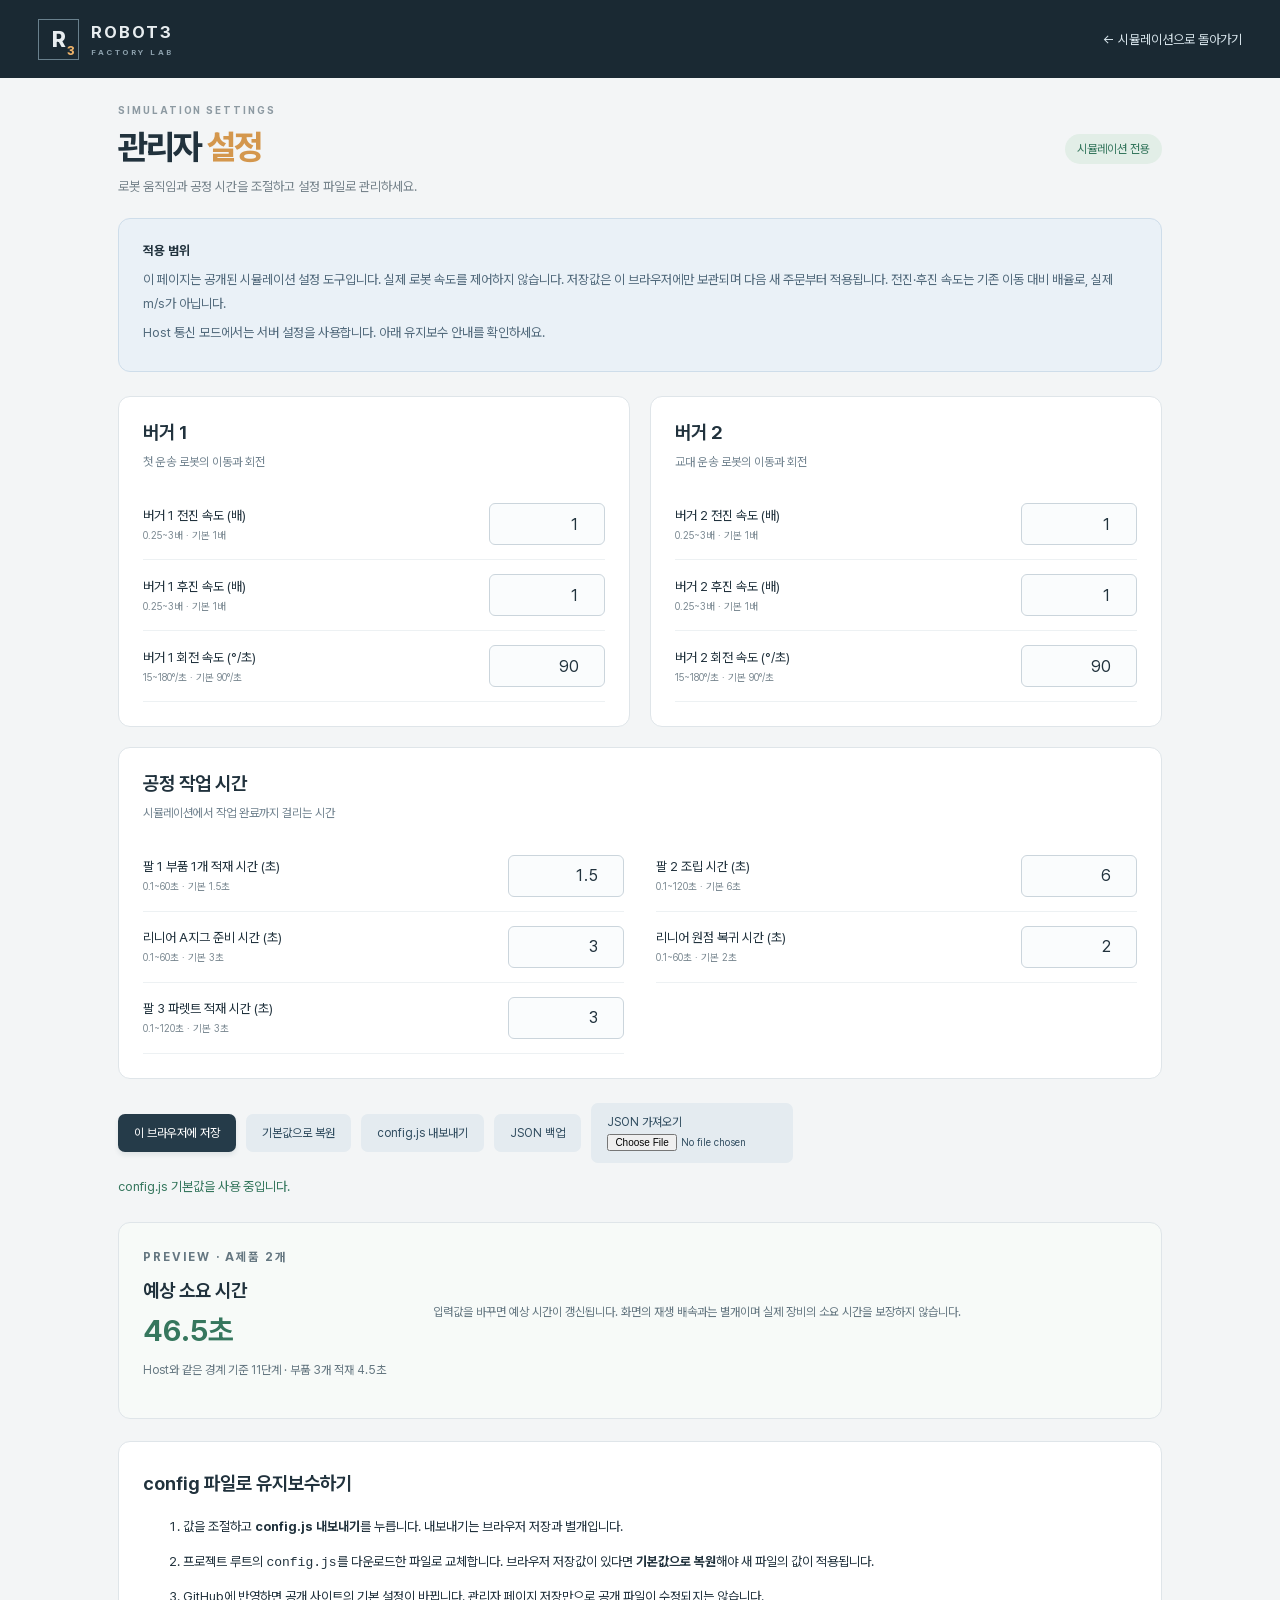
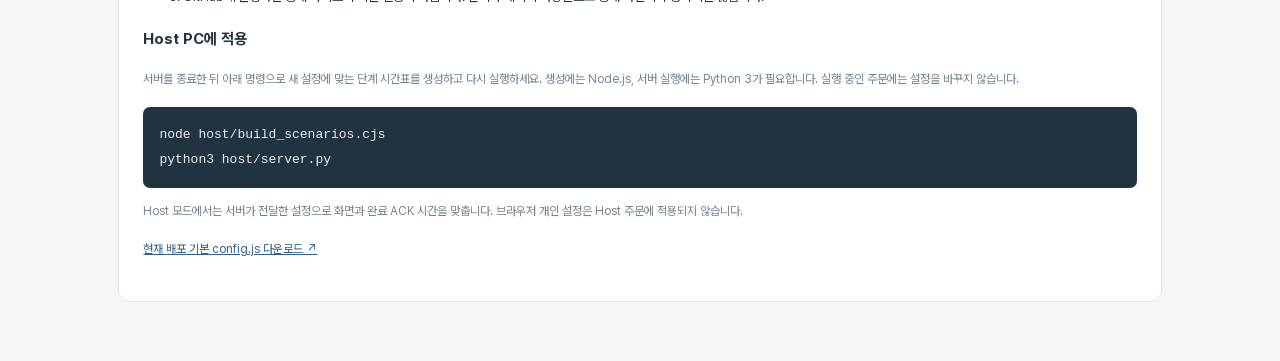
==== admin.html @ 04f4cc34 "Add simulation admin page and configurable robot and process timings" ====
<!doctype html>
<html lang="ko">
<head><meta charset="utf-8"><meta name="viewport" content="width=device-width,initial-scale=1"><title>Robot3 · 관리자 설정</title><link rel="stylesheet" href="styles.css?v=20260929-admin"><link rel="stylesheet" href="admin.css?v=20260929-admin"></head>
<body>
<header class="topbar"><a class="brand" href="./"><span class="brand-icon">R<span>3</span></span><strong>ROBOT3<span>FACTORY LAB</span></strong></a><a class="back-link" href="./">← 시뮬레이션으로 돌아가기</a></header>
<main class="admin-main">
<div class="heading"><div><p class="eyebrow">SIMULATION SETTINGS</p><h1>관리자 <span>설정</span></h1><p class="subtitle">로봇 움직임과 공정 시간을 조절하고 설정 파일로 관리하세요.</p></div><span class="admin-badge">시뮬레이션 전용</span></div>
<div class="admin-notice"><strong>적용 범위</strong><p>이 페이지는 공개된 시뮬레이션 설정 도구입니다. 실제 로봇 속도를 제어하지 않습니다. 저장값은 이 브라우저에만 보관되며 다음 새 주문부터 적용됩니다. 전진·후진 속도는 기존 이동 대비 배율로, 실제 m/s가 아닙니다.</p><p id="host-config-note">Host 통신 모드에서는 서버 설정을 사용합니다. 아래 유지보수 안내를 확인하세요.</p></div>
<form id="settings-form">
<div class="admin-grid"><section class="admin-card"><h2>버거 1</h2><p>첫 운송 로봇의 이동과 회전</p><div id="burger1-fields"></div></section><section class="admin-card"><h2>버거 2</h2><p>교대 운송 로봇의 이동과 회전</p><div id="burger2-fields"></div></section><section class="admin-card process-settings"><h2>공정 작업 시간</h2><p>시뮬레이션에서 작업 완료까지 걸리는 시간</p><div id="process-fields"></div></section></div>
<div class="admin-toolbar"><button type="submit" class="primary">이 브라우저에 저장</button><button type="button" id="reset-settings">기본값으로 복원</button><button type="button" id="export-config">config.js 내보내기</button><button type="button" id="export-json">JSON 백업</button><label class="import-button">JSON 가져오기<input id="import-config" type="file" accept=".json,application/json"></label></div>
<p id="settings-status" role="status" aria-live="polite"></p>
</form>
<section class="admin-card preview"><div><p class="eyebrow">PREVIEW · A제품 2개</p><h2>예상 소요 시간 <span id="preview-time">—</span></h2><p id="preview-stages"></p></div><p>입력값을 바꾸면 예상 시간이 갱신됩니다. 화면의 재생 배속과는 별개이며 실제 장비의 소요 시간을 보장하지 않습니다.</p></section>
<section class="admin-card maintenance"><h2>config 파일로 유지보수하기</h2><ol><li>값을 조절하고 <strong>config.js 내보내기</strong>를 누릅니다. 내보내기는 브라우저 저장과 별개입니다.</li><li>프로젝트 루트의 <code>config.js</code>를 다운로드한 파일로 교체합니다. 브라우저 저장값이 있다면 <strong>기본값으로 복원</strong>해야 새 파일의 값이 적용됩니다.</li><li>GitHub에 반영하면 공개 사이트의 기본 설정이 바뀝니다. 관리자 페이지 저장만으로 공개 파일이 수정되지는 않습니다.</li></ol><h3>Host PC에 적용</h3><p>서버를 종료한 뒤 아래 명령으로 새 설정에 맞는 단계 시간표를 생성하고 다시 실행하세요. 생성에는 Node.js, 서버 실행에는 Python 3가 필요합니다. 실행 중인 주문에는 설정을 바꾸지 않습니다.</p><pre><code>node host/build_scenarios.cjs
python3 host/server.py</code></pre><p>Host 모드에서는 서버가 전달한 설정으로 화면과 완료 ACK 시간을 맞춥니다. 브라우저 개인 설정은 Host 주문에 적용되지 않습니다.</p><p><a href="config.js" download>현재 배포 기본 config.js 다운로드 ↗</a></p></section>
</main>
<script src="config.js?v=20260929-admin"></script><script src="settings.js?v=20260929-admin"></script><script src="engine.js?v=20260929-admin"></script><script src="admin.js?v=20260929-admin"></script>
</body></html>
---- styles.css ----
@font-face{font-family:Pretendard;src:url('assets/PretendardVariable.woff2') format('woff2');font-weight:100 900;font-display:swap}
:root{--ink:#21323d;--muted:#7b8992;--line:#dfe5e9;--blue:#3979c6;--orange:#d79239;--green:#418b72;--paper:#fff;--bg:#f3f5f6;font-family:Inter,Pretendard,'Noto Sans KR',-apple-system,BlinkMacSystemFont,'Segoe UI',sans-serif;color:var(--ink);font-synthesis:none}*{box-sizing:border-box}body{margin:0;background:var(--bg)}button,input,select{font:inherit}button,a,input,select{-webkit-tap-highlight-color:transparent}button{cursor:pointer}button:disabled{opacity:.42;cursor:not-allowed}button:focus-visible,a:focus-visible,input:focus-visible,select:focus-visible,.station:focus-visible{outline:3px solid #70a8e6;outline-offset:3px}button{border:0}a{color:inherit;text-decoration:none}[hidden]{display:none!important}.topbar{height:78px;background:#1a2933;color:#e8edf0;display:flex;align-items:center;padding:0 4%;gap:70px}.brand{display:flex;align-items:center;gap:12px}.brand-icon{border:1px solid #69808d;font-weight:800;font-size:22px;width:41px;height:41px;display:grid;place-content:center;position:relative}.brand-icon span{font-size:12px;color:#edb26a;position:absolute;right:3px;bottom:1px}.brand strong{font-size:17px;letter-spacing:2px}.brand strong>span{display:block;font-size:8px;letter-spacing:2.5px;color:#8b9fab;margin-top:5px}.topbar nav{display:flex;align-self:stretch;gap:25px}.nav{background:transparent;color:#a2b1ba;font-size:13px;padding:0 7px;border-bottom:3px solid transparent}.nav.active{color:#fff;border-color:#eab371}.nav span{font-size:10px;background:#33434e;border-radius:4px;padding:3px 5px;margin-left:5px}.demo-badge{margin-left:auto;font-size:11px;color:#bbcad3;display:flex;gap:8px;align-items:center}.demo-badge i{width:6px;height:6px;background:#93b4a3;border-radius:50%}main{max-width:1500px;margin:auto;padding:34px 4% 0}.heading{display:flex;justify-content:space-between;align-items:center;margin-bottom:26px}.eyebrow{font-size:10px;font-weight:700;letter-spacing:1.9px;color:#8d9aa2;margin:0 0 11px}h1{font-size:34px;letter-spacing:-1.6px;margin:0;font-weight:750}h1>span{color:#d4974d}.subtitle{font-size:13px;color:#77848c;margin:12px 0 0}.goal{border-left:1px solid #d8dfe3;padding-left:28px;min-width:174px}.goal>span{font-size:10px;color:#7a878e}.goal strong{display:block;font-size:25px;letter-spacing:-.5px;margin-top:5px}.goal small{font-size:10px;color:#89949b;margin-left:6px;font-weight:400}.goal p{font-size:10px;margin:6px 0 0;color:#8a969d}.order-bar{display:flex;justify-content:space-between;align-items:center;padding:19px 23px;background:white;border:1px solid var(--line);border-radius:12px}.order-bar form{display:flex;gap:20px;align-items:center}.host-label{display:flex;gap:12px;align-items:center;margin-right:12px}.host-icon{background:#edf1f4;border-radius:8px;width:38px;height:38px;display:grid;place-content:center;font-size:22px;color:#647984}.host-label strong{font-size:12px;display:block}.host-label small{font-size:10px;color:var(--muted);display:block;margin-top:5px}.order-bar label{font-size:9px;color:#89959d;display:block;letter-spacing:.3px}.order-bar select{display:block;margin-top:6px;border:1px solid var(--line);background:#fbfcfc;height:35px;border-radius:6px;padding:0 10px;color:var(--ink);font-size:11px;max-width:190px}.quantity{margin-top:6px;display:flex;border:1px solid var(--line);border-radius:6px;height:35px;overflow:hidden}.quantity button{background:#fbfcfc;width:28px;color:#74868e;font-size:17px}.quantity input{width:42px;text-align:center;border:0;font-weight:700;color:var(--ink);font-size:13px;appearance:textfield;-moz-appearance:textfield}.quantity input::-webkit-inner-spin-button{appearance:none}.primary{background:#253b49;color:#fff;font-size:12px;border-radius:7px;height:41px;align-self:flex-end;padding:0 22px;box-shadow:0 3px 5px #243b4918}.primary span{font-size:9px;margin-right:8px}.primary:hover{background:#365767}.order-status{padding-left:20px;border-left:1px solid #e8edf0;min-width:162px;position:relative}.order-status>span{display:inline-block;width:6px;height:6px;border-radius:50%;background:#a8b3ba;margin-right:5px}.order-status strong{font-size:11px}.order-status small{font-size:9px;color:#8e9ba3;display:block;margin-top:7px}.order-status.running>span{background:#458a72;box-shadow:0 0 0 3px #e6f3ed}.order-status.complete>span{background:#3979c6}#form-error{font-size:12px;color:#b84d3e;margin:7px 0;min-height:0}#form-error:empty{display:none}.metrics{display:grid;grid-template-columns:repeat(4,1fr);gap:14px;margin:18px 0}.metrics article{background:#fff;border:1px solid var(--line);border-radius:10px;padding:17px 21px}.metric-label{font-size:10px;color:#839198;display:flex;gap:6px;align-items:center}.metrics article>div:not(.small-progress){display:flex;align-items:baseline;gap:7px;margin-top:9px}.metrics strong{font-size:32px;font-weight:650;letter-spacing:-1px;font-variant-numeric:tabular-nums;line-height:1.15}.metrics article>div>span{font-size:11px;color:#98a3aa}.metrics small{font-size:9px;color:#9aa4aa;display:block;margin-top:9px}.metric-label i,.legend i{width:6px;height:6px;border-radius:50%;display:inline-block}.blue{background:var(--blue)}.orange{background:var(--orange)}.green{background:var(--green)}.done-card{background:#f5faf7!important;border-color:#d6e4dd!important}.done-card strong{color:#36775e}.metrics #completion-percent{margin-left:auto;color:#568c72;font-size:12px;font-weight:600}.small-progress{height:3px;background:#e0ebe4;margin-top:17px;border-radius:5px;overflow:hidden}.small-progress i{display:block;width:0%;height:100%;background:#568c72;transition:width .3s}.workspace{display:grid;grid-template-columns:minmax(0,1fr) 280px;gap:17px}.map-panel,.scene-panel,.event-panel{background:#fff;border:1px solid var(--line);border-radius:12px;overflow:hidden}.panel-heading{height:61px;padding:0 21px;display:flex;align-items:center;justify-content:space-between;gap:10px}.panel-heading>div{display:flex;align-items:center;gap:10px}.section-number{font-size:10px;color:#a7b2b9;letter-spacing:1px}h2{font-size:13px;margin:0;font-weight:650}.legend{font-size:9px;color:#798a95;gap:14px!important}.legend>span{display:flex;align-items:center;gap:5px}.map-scale{background:#f0f3f5;border-radius:4px;padding:4px 6px;font-size:8px}.map-wrapper{border-top:1px solid #edf0f2;border-bottom:1px solid #edf0f2;background:#f8fafb}#factory-map{display:block;width:100%}.road-border{fill:none;stroke:#dce4e8;stroke-width:29;stroke-linecap:round;stroke-linejoin:round}.road{fill:none;stroke:#ecf0f3;stroke-width:25;stroke-linecap:round;stroke-linejoin:round}.road-dash{fill:none;stroke:#bccbd3;stroke-width:1.5;stroke-dasharray:6 8}.zone-title{font-size:14px;font-weight:700;fill:#334b59}.zone-title.small{font-size:12px}.zone-sub{font-size:8px;letter-spacing:.5px;fill:#899ba6}.dock-label{font-size:8px;fill:#9aa8b1}.robot-label{font-size:11px;font-weight:700;paint-order:stroke;stroke:#f8fafb;stroke-width:4px}.route-label{font-size:10px;fill:#a0afb8;letter-spacing:1px}.map-note{font-size:9px;fill:#9caab2}.station{cursor:pointer}.station:hover>rect:first-child{stroke:#8caabd;stroke-width:2}.active-arm use{filter:drop-shadow(0 0 5px #6da695)}.transport-controls{display:flex;align-items:center;gap:17px;padding:14px 17px;background:#fff}.play-buttons{display:flex;gap:4px;align-items:center}.icon-button{width:27px;height:30px;background:transparent;color:#697f8d;font-size:12px}.play-button{background:#263f4e;color:white;width:34px;height:32px;border-radius:6px;font-size:11px}.text-button{font-size:10px;color:#7d8d96;background:transparent;white-space:nowrap;padding:6px}.scrubber{display:flex;align-items:center;gap:9px;flex:1;font-size:9px;color:#8797a1;font-variant-numeric:tabular-nums}.scrubber input{min-width:20px;width:100%;accent-color:#536f80;height:3px}.speed-label{font-size:9px;color:#96a2a9;white-space:nowrap}.speed-label select{border:0;background:#f3f5f7;font-size:10px;padding:4px;border-radius:4px;color:#5b7180}.scene-panel{display:flex;flex-direction:column}.follow{border:1px solid #e3e8eb;color:#8797a1;background:white;border-radius:5px;padding:4px 8px;font-size:9px}.follow.active{background:#edf4f7;color:#4f7387;border-color:#d8e6ed}.scene-photo{margin:0 15px;padding:0;border-radius:8px;overflow:hidden;position:relative;display:block;height:190px;flex-shrink:0;background:#e6e9eb}.scene-photo img{height:100%;width:100%;object-fit:cover;object-position:center}.scene-photo:after{content:'';position:absolute;inset:50% 0 0;background:linear-gradient(transparent,#101d2977)}.scene-photo>span{position:absolute;bottom:11px;left:13px;right:13px;color:#fff;z-index:1;font-size:9px;display:flex;justify-content:space-between}.scene-photo b{font-size:16px}.scene-copy{padding:18px 20px 13px;min-height:125px}.scene-copy .eyebrow{font-size:8px;color:#b18b5d;margin-bottom:8px}.scene-copy h3{font-size:15px;letter-spacing:-.5px;margin:0 0 9px}.scene-copy>p:last-child{font-size:10px;line-height:1.8;color:#839099;margin:0}.gate-box{margin:auto 15px 15px;background:#f5f7f8;border-radius:7px;padding:12px 13px}.gate-box>span{font-size:9px;font-weight:700;color:#768995}.gate-box ul{list-style:none;margin:8px 0 0;padding:0;display:grid;gap:6px}.gate-box li{font-size:9px;color:#8d9aa2;display:flex;gap:6px;align-items:center}.gate-box li:before{content:'○';color:#a4b0b7}.gate-box li.passed{color:#4d7f69}.gate-box li.passed:before{content:'✓';color:#4b8b6d}.devices{display:grid;grid-template-columns:1.35fr 1.35fr 1fr 1fr 1fr;gap:10px;margin:16px 0}.device{display:flex;align-items:center;gap:9px;flex-wrap:wrap;background:white;border:1px solid var(--line);border-radius:9px;padding:14px}.device-icon{color:#71969a;font-size:24px;line-height:1}.blue-text{color:var(--blue)}.orange-text{color:var(--orange)}.device strong{font-size:10px;display:block}.device small{font-size:8px;color:#9ca7ae;display:block;margin-top:4px}.device-status{font-size:9px;color:#96a1a8;display:block;width:100%;padding-left:2px}.device.working{border-color:#adcbc0;background:#fbfefc}.device.working .device-status{color:#56836e}.part-dots{margin-left:auto;display:flex;gap:3px}.part-dots i{width:6px;height:6px;border-radius:2px;background:#e6ebef}.part-dots i.filled{background:#87a8c6}.event-panel .panel-heading{height:52px;border-bottom:1px solid #edf1f3}#event-count{font-size:9px;color:#a0adb5;background:#f3f6f8;padding:3px 6px;border-radius:4px}#event-log{max-height:174px;overflow:auto}.event-row{display:flex;align-items:center;padding:10px 22px;border-bottom:1px solid #f0f3f5;font-size:10px;gap:15px}.event-row time{font-size:9px;color:#9eabb3;width:35px;font-variant-numeric:tabular-nums}.event-row .event-dot{width:5px;height:5px;background:#a5b5be;border-radius:50%;flex:none}.event-row.counter .event-dot{background:#c9934d}.event-row.counter{background:#fffdf8}.event-row:first-child{font-weight:600}.event-row .tag{margin-left:auto;color:#9aa8b2;font-size:8px;white-space:nowrap}.empty-log{text-align:center;color:#a0acb4;font-size:11px;padding:32px}footer{display:flex;align-items:center;justify-content:space-between;gap:16px;padding:25px 0 30px;color:#9aa7af;font-size:9px}footer strong{font-size:9px;letter-spacing:1px;margin-right:8px;color:#6f848f}footer p{margin:0;line-height:1.7}footer a{white-space:nowrap;color:#7e929e}.gallery-heading{margin:25px 0}.gallery-heading h2{font-size:20px}.gallery-heading p{font-size:12px;color:#86959f}#gallery-grid{display:grid;grid-template-columns:repeat(4,1fr);gap:20px}.gallery-card{background:white;border:1px solid var(--line);padding:0;border-radius:12px;overflow:hidden;text-align:left}.gallery-card img{width:100%;height:210px;object-fit:cover;display:block}.gallery-card>div{padding:17px}.gallery-card h3{font-size:13px;margin:0 0 8px}.gallery-card p{font-size:10px;color:#8a99a2;line-height:1.7;margin:0}dialog{border:0;border-radius:14px;padding:0;max-width:min(90vw,1000px);max-height:92vh;box-shadow:0 30px 100px #0006;background:#fff}dialog::backdrop{background:#11232ccc;backdrop-filter:blur(4px)}dialog>img{display:block;max-height:72vh;width:100%;object-fit:contain;background:#13232c}dialog>div{padding:18px 25px}dialog h2{font-size:17px}dialog p{font-size:12px;color:#7a8a94;margin-bottom:0}#close-dialog{position:absolute;right:12px;top:12px;width:34px;height:34px;border-radius:50%;background:#162731c9;color:white;font-size:24px}@media(min-width:1450px){.scene-photo{height:225px}.scene-copy{padding-top:23px}.map-wrapper{min-height:460px;display:grid;place-items:center}}@media(max-width:1150px){.host-label{margin-right:0}.host-label small{display:none}.order-bar form{gap:14px}.order-status{min-width:130px}.workspace{grid-template-columns:minmax(0,1fr) 235px}.scene-photo{height:165px}.legend .map-scale{display:none}.transport-controls{gap:8px}.text-button{font-size:9px}.device{padding:12px 9px}.scene-copy{padding:13px 15px}.gate-box{padding:10px}.topbar{gap:40px}}@media(max-width:900px){main{padding:25px 20px 0}.topbar{padding:0 20px;gap:30px}.order-status{display:none}.order-bar form{width:100%;justify-content:space-between}.workspace{grid-template-columns:1fr}.scene-panel{display:grid;grid-template-columns:220px 1fr 1fr;padding-bottom:15px;gap:0 10px}.scene-panel>.panel-heading{grid-column:1/-1;height:45px}.scene-photo{height:160px;margin-right:0}.scene-copy{padding-top:12px}.gate-box{margin:0 15px 0 0;align-self:stretch;padding-top:20px}.devices{grid-template-columns:repeat(5,1fr)}.legend .map-scale{display:block}#gallery-grid{grid-template-columns:repeat(3,1fr)}footer{flex-wrap:wrap}}@media(max-width:620px){.topbar{height:64px;padding:0 15px;gap:20px}.brand strong{font-size:13px}.brand strong>span{font-size:6px}.brand-icon{width:31px;height:31px;font-size:18px}.topbar nav{gap:8px}.nav{font-size:10px;padding:0 3px}.demo-badge{display:none}main{padding:23px 13px 0}.heading{margin-bottom:21px}h1{font-size:25px}.eyebrow{font-size:8px;letter-spacing:1px}.subtitle{font-size:10px;max-width:240px;line-height:1.7}.goal{padding-left:12px;min-width:75px}.goal strong{font-size:22px}.goal small,.goal p{display:none}.order-bar{padding:15px}.order-bar form{flex-wrap:wrap;gap:12px}.host-label{width:100%;border-bottom:1px solid #eef1f3;padding-bottom:12px}.host-label small{display:block}.host-icon{width:30px;height:30px}.order-bar select{max-width:145px;font-size:10px}.primary{padding:0 13px;font-size:10px;height:35px}.metrics{gap:8px;margin:12px 0;grid-template-columns:repeat(2,1fr)}.metrics article{padding:14px 15px}.metrics strong{font-size:29px}.metrics small{font-size:8px}.panel-heading{padding:0 13px;height:49px}.legend{gap:8px!important;font-size:8px}.legend .map-scale{display:none}h2{font-size:12px}.transport-controls{flex-wrap:wrap;padding:10px;gap:10px}.play-buttons{order:1}.speed-label{margin-left:auto;order:2}.scrubber{order:3;flex-basis:100%;padding:4px}.scene-panel{grid-template-columns:140px 1fr;gap:0 3px}.scene-photo{height:155px;margin-left:12px}.scene-copy{padding:9px 12px}.scene-copy h3{font-size:14px}.scene-copy>p:last-child{font-size:10px}.gate-box{grid-column:1/-1;margin:12px 12px 0;padding:12px}.gate-box ul{display:flex;flex-wrap:wrap;gap:10px}.gate-box li{font-size:8px}.devices{grid-template-columns:repeat(6,1fr);gap:8px}.device{grid-column:span 2;padding:12px}.device:nth-child(-n+2){grid-column:span 3}.device-status{font-size:8px}.event-row{padding:10px 12px;gap:9px;font-size:9px}.event-row .tag{display:none}.event-panel .panel-heading{padding:0 12px}footer{font-size:8px;padding:20px 0}footer p{order:3;width:100%}#gallery-grid{grid-template-columns:repeat(2,1fr);gap:12px}.gallery-card img{height:160px}.gallery-card>div{padding:12px}.gallery-card h3{font-size:11px}.gallery-card p{font-size:9px}.gallery-heading h2{font-size:18px}dialog{max-width:94vw}dialog>div{padding:15px}}

/* Two-screen layout: large simulation canvas + interactive Host PC GUI. */
main{max-width:1840px;padding:26px 3% 0}.heading{margin-bottom:24px}.topbar{padding:0 3%}.simulation-layout{display:grid;grid-template-columns:minmax(0,1fr) 348px;gap:22px;align-items:start}.simulation-main{min-width:0}.simulation-main .map-wrapper{min-height:0}.simulation-main .map-panel{width:100%}.simulation-main .panel-heading{height:58px}.simulation-main #factory-map{width:100%;min-height:440px}.simulation-main .devices{margin:15px 0;grid-template-columns:1.2fr 1.2fr 1fr 1fr 1fr}.simulation-main .scene-panel{display:grid;grid-template-columns:180px minmax(0,1fr) 215px;gap:0 12px;padding:0 0 15px;margin-bottom:16px}.simulation-main .scene-panel .panel-heading{grid-column:1/-1;height:46px}.simulation-main .scene-photo{height:136px;margin:0 0 0 15px}.simulation-main .scene-copy{padding:10px 8px 0;min-height:0}.simulation-main .scene-copy h3{font-size:15px}.simulation-main .scene-copy>p:last-child{font-size:11px}.simulation-main .gate-box{margin:0 15px 0 0;padding:16px 12px;align-self:stretch}.simulation-main .gate-box li{font-size:10px;line-height:1.5}.host-console{position:sticky;top:20px;min-width:0;border:1px solid #cbd5dc;border-radius:14px;background:#f5f7f9;overflow:hidden;box-shadow:0 12px 40px #2437440b}.console-chrome{height:47px;background:#20333f;color:#d5e2e9;display:flex;justify-content:space-between;align-items:center;padding:0 18px}.console-chrome>div{display:flex;align-items:center;gap:8px}.console-chrome strong{font-size:11px;letter-spacing:1.4px}.console-chrome>div>span:last-child{font-size:7px;letter-spacing:1px;color:#849da9;margin-left:3px}.console-dot{height:6px;width:6px;background:#7ab59a;border-radius:50%;box-shadow:0 0 0 3px #ffffff0b}.window-icons{font-size:13px;letter-spacing:5px;color:#8ca4b1}.console-intro{padding:24px 22px 18px}.console-intro .eyebrow{font-size:8px;letter-spacing:1.8px;color:#8e9da8;margin-bottom:8px}.console-intro h2{font-size:22px;letter-spacing:-.6px}.console-intro>p:last-child{color:#8b99a3;font-size:11px;margin:9px 0 0}.host-console .order-bar{display:block;margin:0 15px;padding:17px;border-radius:9px;box-shadow:0 3px 5px #263a4803}.host-console .order-bar form{display:grid;grid-template-columns:1fr;gap:16px;width:100%}.host-console .host-label{width:100%;margin:0;padding:0 0 14px;border-bottom:1px solid #edf1f4;gap:10px}.host-console .host-label strong{font-size:12px}.host-console .host-label small{display:block;font-size:10px}.host-console .host-icon{height:34px;width:34px}.host-console .order-bar label{font-size:11px;color:#6f8290;font-weight:500}.host-console .order-bar select{max-width:none;width:100%;height:43px;font-size:12px;padding:0 12px;margin-top:8px;background:#f9fbfc}.host-console .quantity{height:44px;width:100%;margin-top:8px;background:#f9fbfc}.host-console .quantity button{width:45px;flex:none;font-size:21px}.host-console .quantity input{flex:1;min-width:0;font-size:20px;background:#fff}.host-console .primary{width:100%;height:45px;font-size:13px;align-self:auto;margin-top:2px}.host-console .order-status{display:block;margin:17px 0 0;padding:14px 0 0;border:0;border-top:1px solid #edf1f4;min-width:0}.host-console .order-status strong{font-size:11px}.host-console .order-status small{font-size:10px;line-height:1.5;margin-top:8px}.host-console #form-error{margin:10px 20px;font-size:11px}.host-console .metrics{grid-template-columns:repeat(2,minmax(0,1fr));gap:9px;margin:15px}.host-console .metrics article{padding:16px 12px;min-width:0;border-radius:9px}.host-console .metric-label{font-size:10px}.host-console .metrics strong{font-size:32px}.host-console .metrics small{font-size:9px;line-height:1.6;min-height:27px}.host-console .metrics #completion-percent{font-size:10px}.host-console .small-progress{margin-top:18px}.host-footnote{display:flex;gap:8px;margin:0 18px 18px;padding:0 3px;color:#96a4ad}.host-footnote-icon{font-size:18px;line-height:1.6}.host-footnote p{font-size:9px;line-height:1.8;margin:0}.console-footer{display:flex;justify-content:space-between;gap:10px;background:#eaf0f3;border-top:1px solid #dfe7ec;padding:11px 17px;color:#8c9eaa;font-size:7px;letter-spacing:.6px}.console-footer i{display:inline-block;width:4px;height:4px;border-radius:50%;background:#8eac9f;margin-right:4px}
@media(min-width:1700px){.simulation-layout{grid-template-columns:minmax(0,1fr) 380px;gap:26px}.host-console .metrics article{padding:18px 15px}.simulation-main #factory-map{min-height:590px}.simulation-main .scene-photo{height:150px}.simulation-main .scene-panel{grid-template-columns:220px 1fr 245px}}
@media(max-width:1150px){.simulation-layout{grid-template-columns:minmax(0,1fr) 310px;gap:15px}.host-console .order-bar{margin:0 12px;padding:15px}.host-console .metrics{margin:12px;gap:8px}.host-console .metrics article{padding:14px 10px}.host-console .metrics small{font-size:8px}.simulation-main .scene-panel{grid-template-columns:140px 1fr}.simulation-main .gate-box{grid-column:1/-1;margin:12px 15px 0;padding:12px}.simulation-main .gate-box ul{display:flex;flex-wrap:wrap;gap:9px}.simulation-main .gate-box li{font-size:9px}.simulation-main .scene-photo{height:125px}.simulation-main .devices{grid-template-columns:repeat(6,1fr);gap:8px}.simulation-main .device{grid-column:span 2;padding:12px}.simulation-main .device:nth-child(-n+2){grid-column:span 3}.simulation-main .transport-controls{flex-wrap:wrap}.simulation-main .scrubber{order:3;flex-basis:100%}.simulation-main .speed-label{margin-left:auto}.simulation-main .legend .map-scale{display:none}}
@media(max-width:850px){main{padding:22px 18px 0}.simulation-layout{grid-template-columns:1fr}.host-console{position:static;order:-1}.host-console .order-bar{margin:0 15px}.host-console .order-bar form{grid-template-columns:1.5fr 1fr 1fr;gap:14px;align-items:end}.host-console .host-label{grid-column:1/-1}.host-console .primary{margin-bottom:0;height:44px}.host-console .metrics{grid-template-columns:repeat(4,minmax(0,1fr));margin:15px}.host-console .metrics small{font-size:9px}.console-intro{padding:18px 22px}.host-console .order-status{display:flex;align-items:center;gap:5px}.host-console .order-status small{margin:0 0 0 auto}.simulation-main #factory-map{min-height:0}.simulation-main .devices{grid-template-columns:repeat(5,1fr)}.simulation-main .device,.simulation-main .device:nth-child(-n+2){grid-column:auto}.simulation-main .transport-controls{flex-wrap:nowrap}.simulation-main .scrubber{order:0;flex-basis:auto}.simulation-main .scene-panel{grid-template-columns:180px 1fr 210px}.simulation-main .gate-box{grid-column:auto;margin:0 15px 0 0}.simulation-main .gate-box ul{display:grid}.simulation-main .scene-photo{height:140px}}
@media(max-width:620px){main{padding:20px 13px 0}.host-console .order-bar form{grid-template-columns:1fr 1fr}.host-console .primary{grid-column:1/-1}.host-console .metrics{grid-template-columns:repeat(2,minmax(0,1fr))}.host-console .metrics article{padding:16px}.host-console .order-status{display:block}.host-console .order-status small{margin-top:7px}.host-console .quantity input{font-size:18px}.console-intro h2{font-size:20px}.simulation-main .devices{grid-template-columns:repeat(6,1fr)}.simulation-main .device{grid-column:span 2}.simulation-main .device:nth-child(-n+2){grid-column:span 3}.simulation-main .scene-panel{grid-template-columns:135px 1fr}.simulation-main .scene-copy{padding:8px}.simulation-main .scene-copy h3{font-size:13px}.simulation-main .scene-copy>p:last-child{font-size:10px}.simulation-main .gate-box{grid-column:1/-1;margin:12px 12px 0}.simulation-main .gate-box ul{display:flex}.simulation-main .scene-photo{height:135px;margin-left:12px}.simulation-main .transport-controls{flex-wrap:wrap}.simulation-main .scrubber{order:3;flex-basis:100%}.simulation-main .panel-heading{height:49px}.host-footnote{margin-bottom:15px}}

/* Portrait floor plan traced from the supplied route and workboard photos. */
.simulation-main #factory-map{width:100%;max-width:580px;min-height:0;height:auto;margin:0 auto;aspect-ratio:680/1060}
.map-wrapper{background:#e9eeed}
#factory-map .zone-title{font-size:19px}
#factory-map .zone-title.small{font-size:17px}
#factory-map .zone-sub,#factory-map .dock-label{font-size:14px;letter-spacing:0;fill:#667983}
#factory-map .route-label{font-size:17px;fill:#81939a}
#factory-map .robot-label{font-size:16px}
#factory-map .road-dash{stroke:#9cabb0;stroke-width:2;stroke-dasharray:5 12}
.simulation-main .scene-photo img{object-fit:contain}
@media(max-width:620px){.simulation-main .panel-heading{padding:0 12px}.simulation-main .legend{gap:8px!important}}

.dock-cue{pointer-events:none}.dock-legend{margin:0;padding:12px 16px 16px;font-size:13px;line-height:1.7;text-align:center;color:#526773}.dock-legend small{font-size:12px;color:#75858d}.black-line-key{display:inline-block;width:20px;height:5px;background:#111;vertical-align:middle}.robot-body{transform-box:view-box}

.host-test{margin:12px 22px;padding:16px;border:1px solid var(--line);border-radius:10px;background:#f6f9fb;font-size:12px}.host-test h3{margin:0 0 10px}.host-test p{line-height:1.6}.host-test button,.host-test a{display:inline-block;background:#e0eaf2;color:#254c70;padding:9px 12px;border-radius:6px}.host-test-actions{display:flex;flex-wrap:wrap;gap:6px;margin:12px 0}.host-test label{display:flex;align-items:center;gap:6px}.host-test small{display:block;color:#677783;line-height:1.6;margin-top:8px}.host-test code{display:block;margin:10px 0;overflow-wrap:anywhere}.host-test pre{white-space:pre-wrap;overflow-wrap:anywhere;max-height:190px;overflow:auto;font-size:11px;line-height:1.7}.host-test summary{cursor:pointer}.host-test input{accent-color:var(--blue)}

.map-stage-layout{display:grid;grid-template-columns:210px minmax(0,1fr);align-items:start;background:#f6f8f9;border-top:1px solid var(--line)}
.current-stage{padding:24px 18px;min-width:0;position:sticky;top:16px}.current-stage h3{font-size:16px;margin:0 0 20px}.current-stage .eyebrow{font-size:9px;color:#738591}.stage-status{display:inline-block;background:#e4edf5;color:#326089;font-size:11px;font-weight:700;border-radius:5px;padding:6px 9px;line-height:1.5}.stage-number{font-size:11px;color:#778996;margin:14px 0 8px;font-variant-numeric:tabular-nums}.current-stage h4{font-size:19px;line-height:1.5;letter-spacing:-.6px;margin:0 0 10px;word-break:keep-all}.current-stage #stage-detail{font-size:12px;line-height:1.8;color:#657781;word-break:keep-all;margin:0}.stage-work{border-top:1px solid #dce4e8;margin-top:22px;padding-top:16px}.stage-work>strong{font-size:11px;color:#516877}.stage-work ul{list-style:none;padding:0;margin:10px 0;display:grid;gap:9px}.stage-work li{font-size:12px;line-height:1.65;padding-left:10px;border-left:2px solid #acc4d7;word-break:keep-all}.stage-hint{font-size:10px;color:#82929b;line-height:1.7;margin:22px 0 0}.map-stage-layout>.map-wrapper{min-width:0;border-top:0;border-left:1px solid var(--line)}
@media(max-width:1100px) and (min-width:851px){.map-stage-layout{grid-template-columns:170px minmax(0,1fr)}.current-stage{padding:18px 12px}.current-stage h4{font-size:16px}}
@media(max-width:620px){.map-stage-layout{grid-template-columns:1fr}.current-stage{position:static;padding:18px}.current-stage h3{margin-bottom:12px}.stage-work{margin-top:14px;padding-top:12px}.stage-work ul{grid-template-columns:repeat(2,minmax(0,1fr))}.stage-hint{margin-top:12px}.map-stage-layout>.map-wrapper{border-left:0;border-top:1px solid var(--line)}}

/* Completion barriers shared by local and Host playback. */
.stage-conditions{border-top:1px solid #dce4e8;margin-top:20px;padding-top:16px}.stage-conditions>strong{font-size:12px}.stage-conditions ul{list-style:none;padding:0;display:grid;gap:12px}.stage-conditions li{display:flex;gap:8px;font-size:11px;line-height:1.6;word-break:keep-all}.condition-dot{flex:none;width:10px;height:10px;margin-top:4px;border-radius:50%;background:#d54848}.condition-done .condition-dot{background:#238357}.stage-conditions small{display:block;font-size:9px;color:#657781;overflow-wrap:anywhere}.stage-conditions p{font-size:10px;line-height:1.7;color:#657781}.host-console .step-order{background:#e6eef5;color:#244c70;border:1px solid #b8ccdd;margin-top:0}
---- admin.css ----
.admin-main{max-width:1120px;padding-bottom:60px}.back-link{margin-left:auto;font-size:13px;color:#d5e2e9}.admin-badge{padding:8px 12px;border-radius:20px;background:#e2eee7;color:#36775e;font-size:12px;white-space:nowrap}.admin-notice{padding:20px 24px;background:#eaf1f7;border:1px solid #ceddea;border-radius:12px;margin-bottom:24px;font-size:13px;line-height:1.8}.admin-notice p{margin:6px 0;color:#526a7c}.admin-grid{display:grid;grid-template-columns:1fr 1fr;gap:20px}.admin-card{background:#fff;border:1px solid var(--line);border-radius:12px;padding:24px}.admin-card h2{font-size:19px;margin:0 0 8px}.admin-card>p{font-size:12px;color:#748591;line-height:1.8;margin:0 0 16px}.process-settings{grid-column:1/-1}#process-fields{display:grid;grid-template-columns:1fr 1fr;column-gap:32px}.setting-field{display:grid;grid-template-columns:minmax(0,1fr) 116px;gap:8px;align-items:center;padding:14px 0;border-bottom:1px solid #edf1f3}.setting-field label{font-size:13px;line-height:1.6}.setting-field small{display:block;font-size:10px;color:#7b8992}.setting-field input{width:100%;min-width:0;height:42px;border:1px solid #cbd5dc;border-radius:6px;padding:8px 10px;text-align:right;background:#fafcfd;color:#21323d;font-variant-numeric:tabular-nums}.setting-field input:invalid{border-color:#c64b4b}.admin-toolbar{display:flex;align-items:center;flex-wrap:wrap;gap:10px;margin-top:24px}.admin-toolbar button,.import-button{font-size:12px;padding:12px 16px;border-radius:7px;background:#e4ebf0;color:#314d60;cursor:pointer}.admin-toolbar .primary{background:#253b49;color:white;align-self:auto;height:auto}.import-button input{display:block;font-size:10px;max-width:200px;margin-top:5px}#settings-status{font-size:13px;line-height:1.7;min-height:24px;color:#36775e}#settings-status.error{color:#b63b3b}.preview{margin:22px 0;display:flex;align-items:center;gap:30px;background:#f7faf8}.preview>div{min-width:260px}.preview h2 span{color:#36775e;display:block;font-size:30px;margin-top:10px}.preview p{font-size:12px;line-height:1.8;color:#657781}.maintenance{font-size:13px;line-height:1.9}.maintenance li{margin:10px 0}.maintenance pre{padding:16px;background:#20333f;color:#e8edf0;overflow:auto;border-radius:7px}.maintenance a{color:#326089;text-decoration:underline}@media(max-width:620px){.admin-grid,#process-fields{grid-template-columns:1fr}.process-settings{grid-column:auto}.admin-card{padding:18px}.preview{display:block}.preview>div{min-width:0}.admin-badge{display:none}.back-link{font-size:10px}.admin-notice{padding:16px}.setting-field{grid-template-columns:minmax(0,1fr) 95px}.admin-toolbar{align-items:stretch}.admin-toolbar button{flex:1 1 40%}.admin-main .subtitle{max-width:none}}
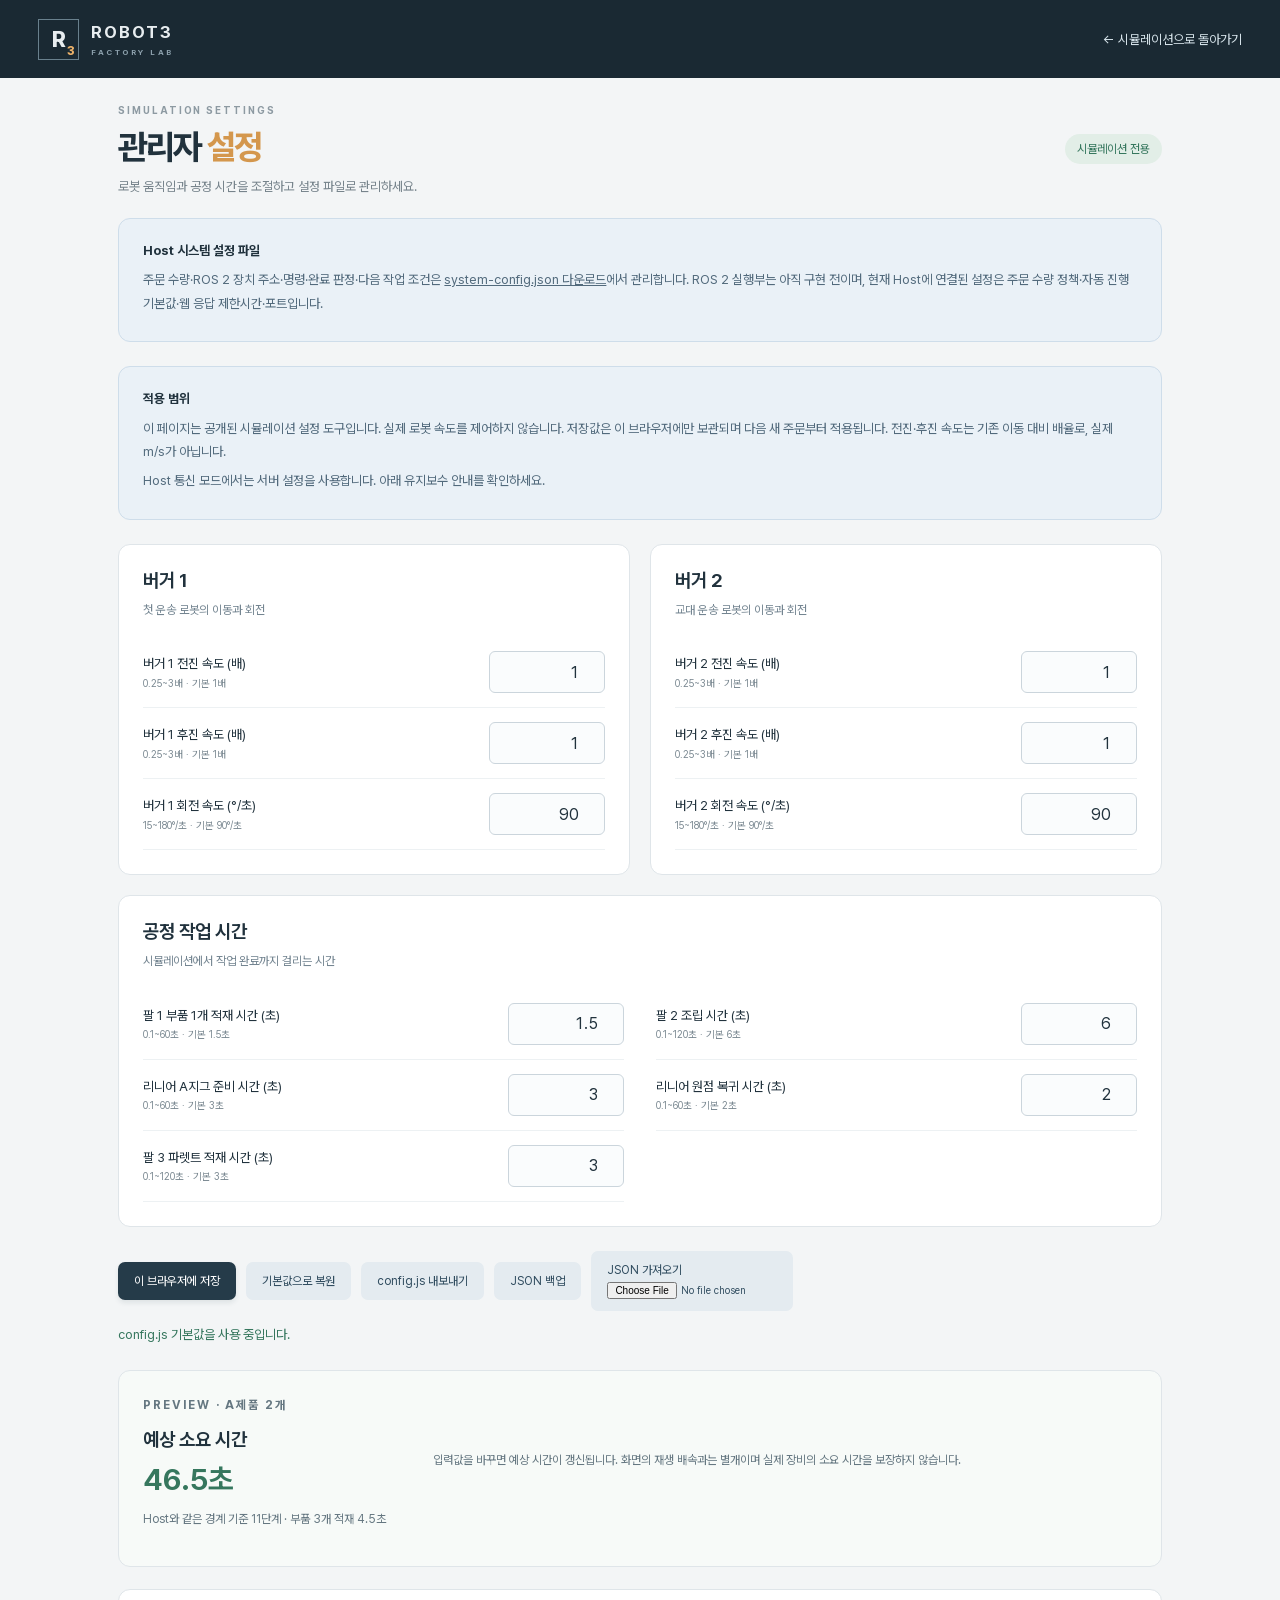
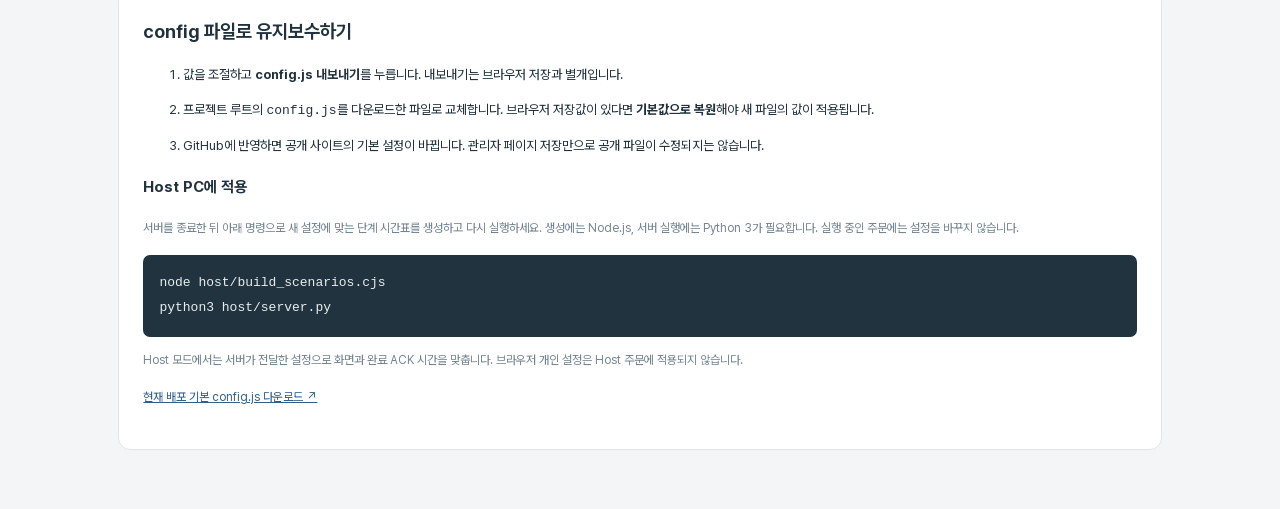
==== commit 687b576d: "Add Host system configuration for orders and ROS task contracts" ====
--- a/admin.html
+++ b/admin.html
@@ -5,6 +5,7 @@
 <header class="topbar"><a class="brand" href="./"><span class="brand-icon">R<span>3</span></span><strong>ROBOT3<span>FACTORY LAB</span></strong></a><a class="back-link" href="./">← 시뮬레이션으로 돌아가기</a></header>
 <main class="admin-main">
 <div class="heading"><div><p class="eyebrow">SIMULATION SETTINGS</p><h1>관리자 <span>설정</span></h1><p class="subtitle">로봇 움직임과 공정 시간을 조절하고 설정 파일로 관리하세요.</p></div><span class="admin-badge">시뮬레이션 전용</span></div>
+<div class="admin-notice"><strong>Host 시스템 설정 파일</strong><p>주문 수량·ROS 2 장치 주소·명령·완료 판정·다음 작업 조건은 <a href="system-config.json" download style="text-decoration:underline">system-config.json 다운로드</a>에서 관리합니다. ROS 2 실행부는 아직 구현 전이며, 현재 Host에 연결된 설정은 주문 수량 정책·자동 진행 기본값·웹 응답 제한시간·포트입니다.</p></div>
 <div class="admin-notice"><strong>적용 범위</strong><p>이 페이지는 공개된 시뮬레이션 설정 도구입니다. 실제 로봇 속도를 제어하지 않습니다. 저장값은 이 브라우저에만 보관되며 다음 새 주문부터 적용됩니다. 전진·후진 속도는 기존 이동 대비 배율로, 실제 m/s가 아닙니다.</p><p id="host-config-note">Host 통신 모드에서는 서버 설정을 사용합니다. 아래 유지보수 안내를 확인하세요.</p></div>
 <form id="settings-form">
 <div class="admin-grid"><section class="admin-card"><h2>버거 1</h2><p>첫 운송 로봇의 이동과 회전</p><div id="burger1-fields"></div></section><section class="admin-card"><h2>버거 2</h2><p>교대 운송 로봇의 이동과 회전</p><div id="burger2-fields"></div></section><section class="admin-card process-settings"><h2>공정 작업 시간</h2><p>시뮬레이션에서 작업 완료까지 걸리는 시간</p><div id="process-fields"></div></section></div>
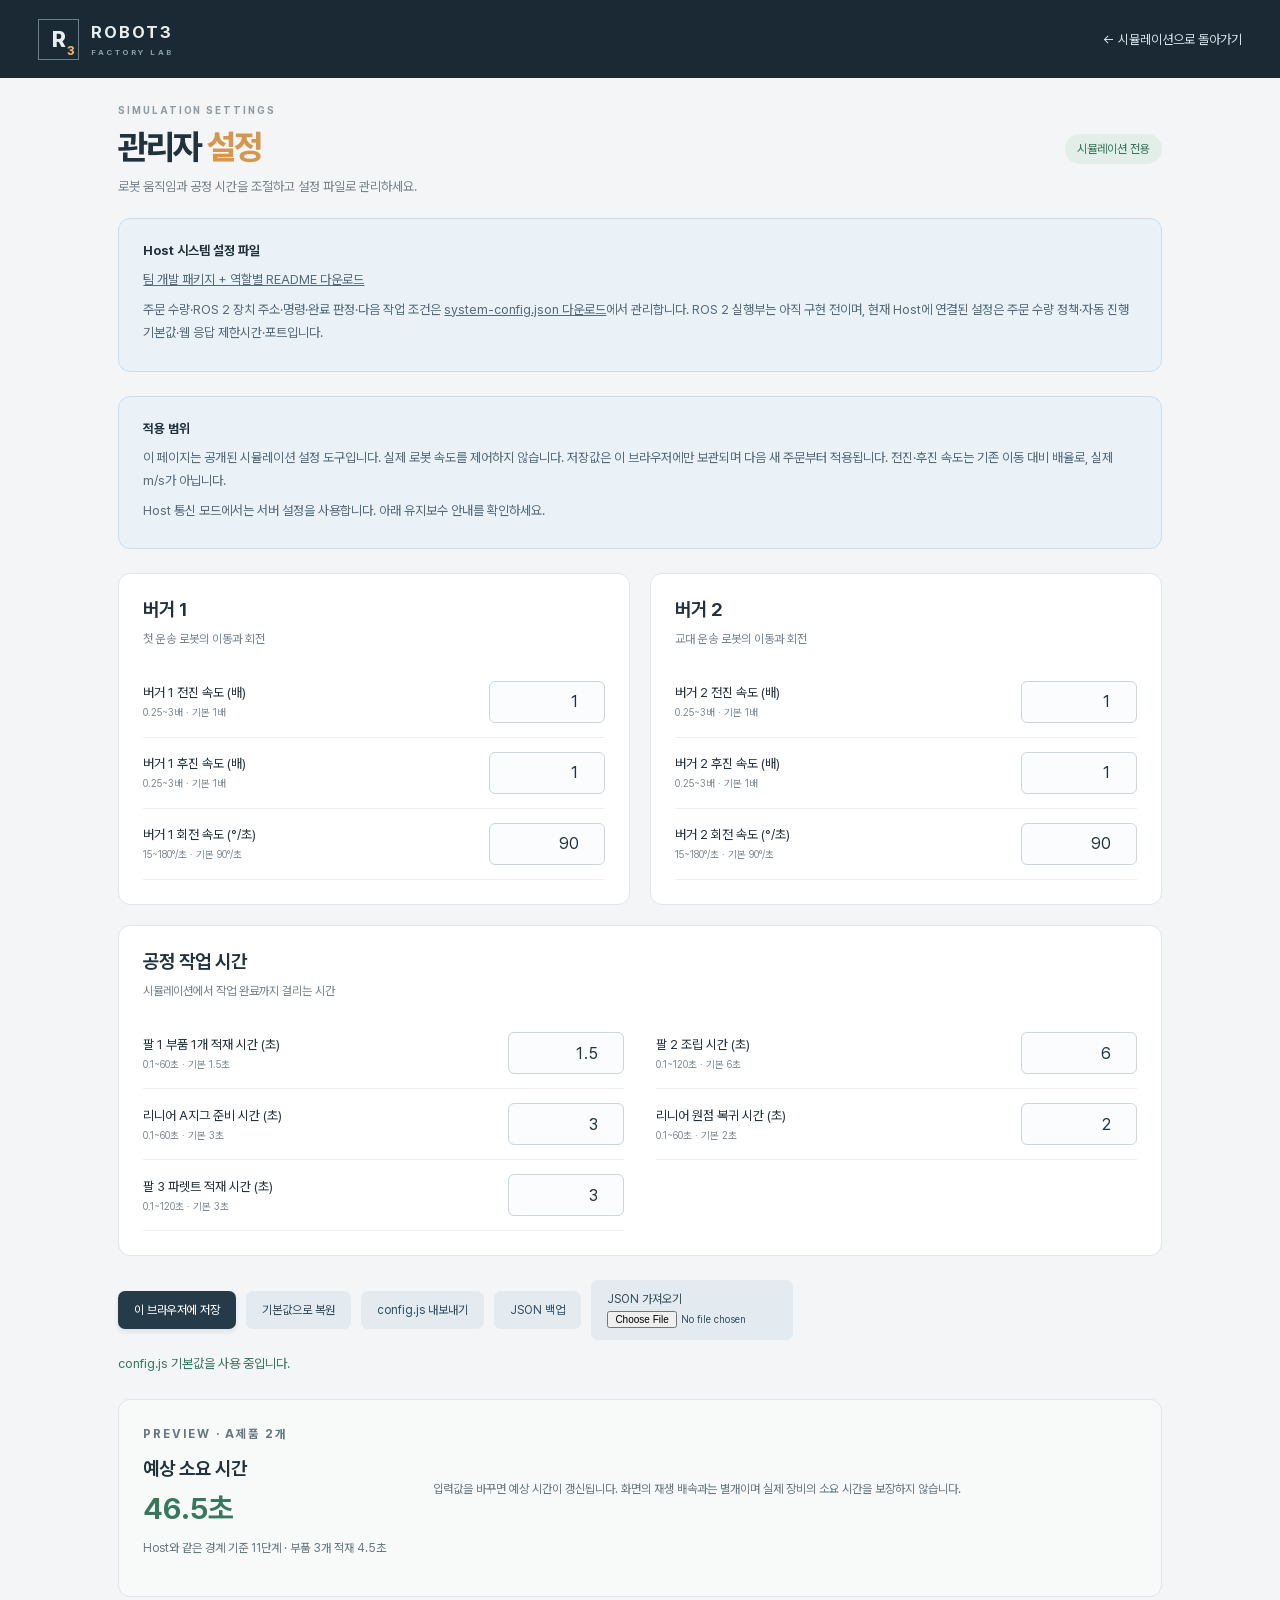
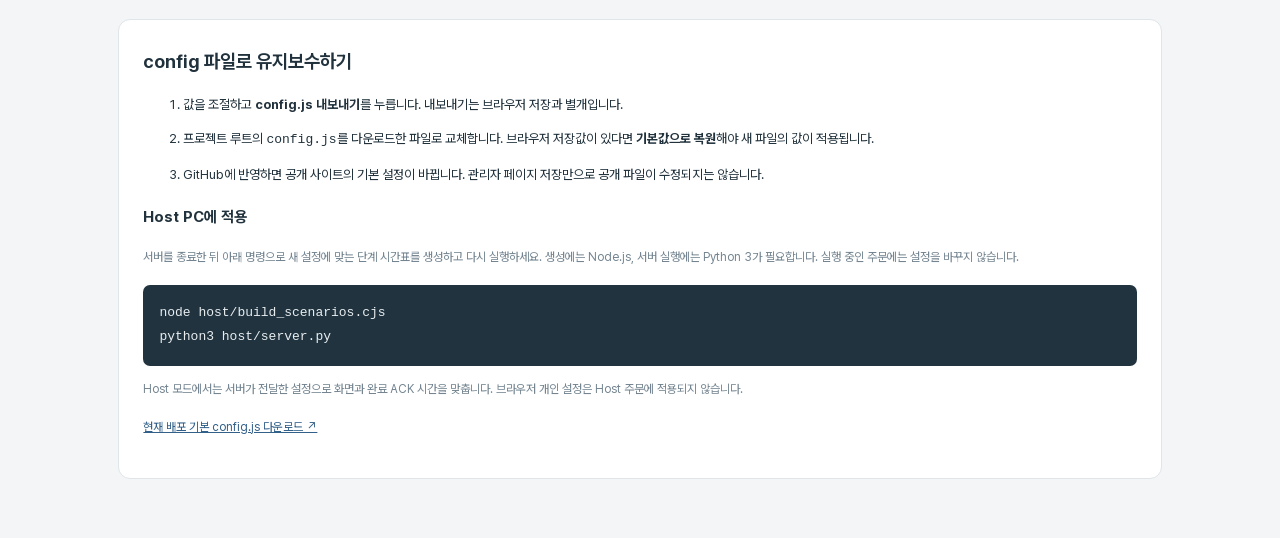
==== commit bb1745f7: "Bundle team Host development structure and role-based README handoff" ====
--- a/admin.html
+++ b/admin.html
@@ -5,7 +5,7 @@
 <header class="topbar"><a class="brand" href="./"><span class="brand-icon">R<span>3</span></span><strong>ROBOT3<span>FACTORY LAB</span></strong></a><a class="back-link" href="./">← 시뮬레이션으로 돌아가기</a></header>
 <main class="admin-main">
 <div class="heading"><div><p class="eyebrow">SIMULATION SETTINGS</p><h1>관리자 <span>설정</span></h1><p class="subtitle">로봇 움직임과 공정 시간을 조절하고 설정 파일로 관리하세요.</p></div><span class="admin-badge">시뮬레이션 전용</span></div>
-<div class="admin-notice"><strong>Host 시스템 설정 파일</strong><p>주문 수량·ROS 2 장치 주소·명령·완료 판정·다음 작업 조건은 <a href="system-config.json" download style="text-decoration:underline">system-config.json 다운로드</a>에서 관리합니다. ROS 2 실행부는 아직 구현 전이며, 현재 Host에 연결된 설정은 주문 수량 정책·자동 진행 기본값·웹 응답 제한시간·포트입니다.</p></div>
+<div class="admin-notice"><strong>Host 시스템 설정 파일</strong><p><a href="https://pjongb.github.io/7s_FA-SIMULATION/host-test.zip" download style="text-decoration:underline">팀 개발 패키지 + 역할별 README 다운로드</a></p><p>주문 수량·ROS 2 장치 주소·명령·완료 판정·다음 작업 조건은 <a href="system-config.json" download style="text-decoration:underline">system-config.json 다운로드</a>에서 관리합니다. ROS 2 실행부는 아직 구현 전이며, 현재 Host에 연결된 설정은 주문 수량 정책·자동 진행 기본값·웹 응답 제한시간·포트입니다.</p></div>
 <div class="admin-notice"><strong>적용 범위</strong><p>이 페이지는 공개된 시뮬레이션 설정 도구입니다. 실제 로봇 속도를 제어하지 않습니다. 저장값은 이 브라우저에만 보관되며 다음 새 주문부터 적용됩니다. 전진·후진 속도는 기존 이동 대비 배율로, 실제 m/s가 아닙니다.</p><p id="host-config-note">Host 통신 모드에서는 서버 설정을 사용합니다. 아래 유지보수 안내를 확인하세요.</p></div>
 <form id="settings-form">
 <div class="admin-grid"><section class="admin-card"><h2>버거 1</h2><p>첫 운송 로봇의 이동과 회전</p><div id="burger1-fields"></div></section><section class="admin-card"><h2>버거 2</h2><p>교대 운송 로봇의 이동과 회전</p><div id="burger2-fields"></div></section><section class="admin-card process-settings"><h2>공정 작업 시간</h2><p>시뮬레이션에서 작업 완료까지 걸리는 시간</p><div id="process-fields"></div></section></div>
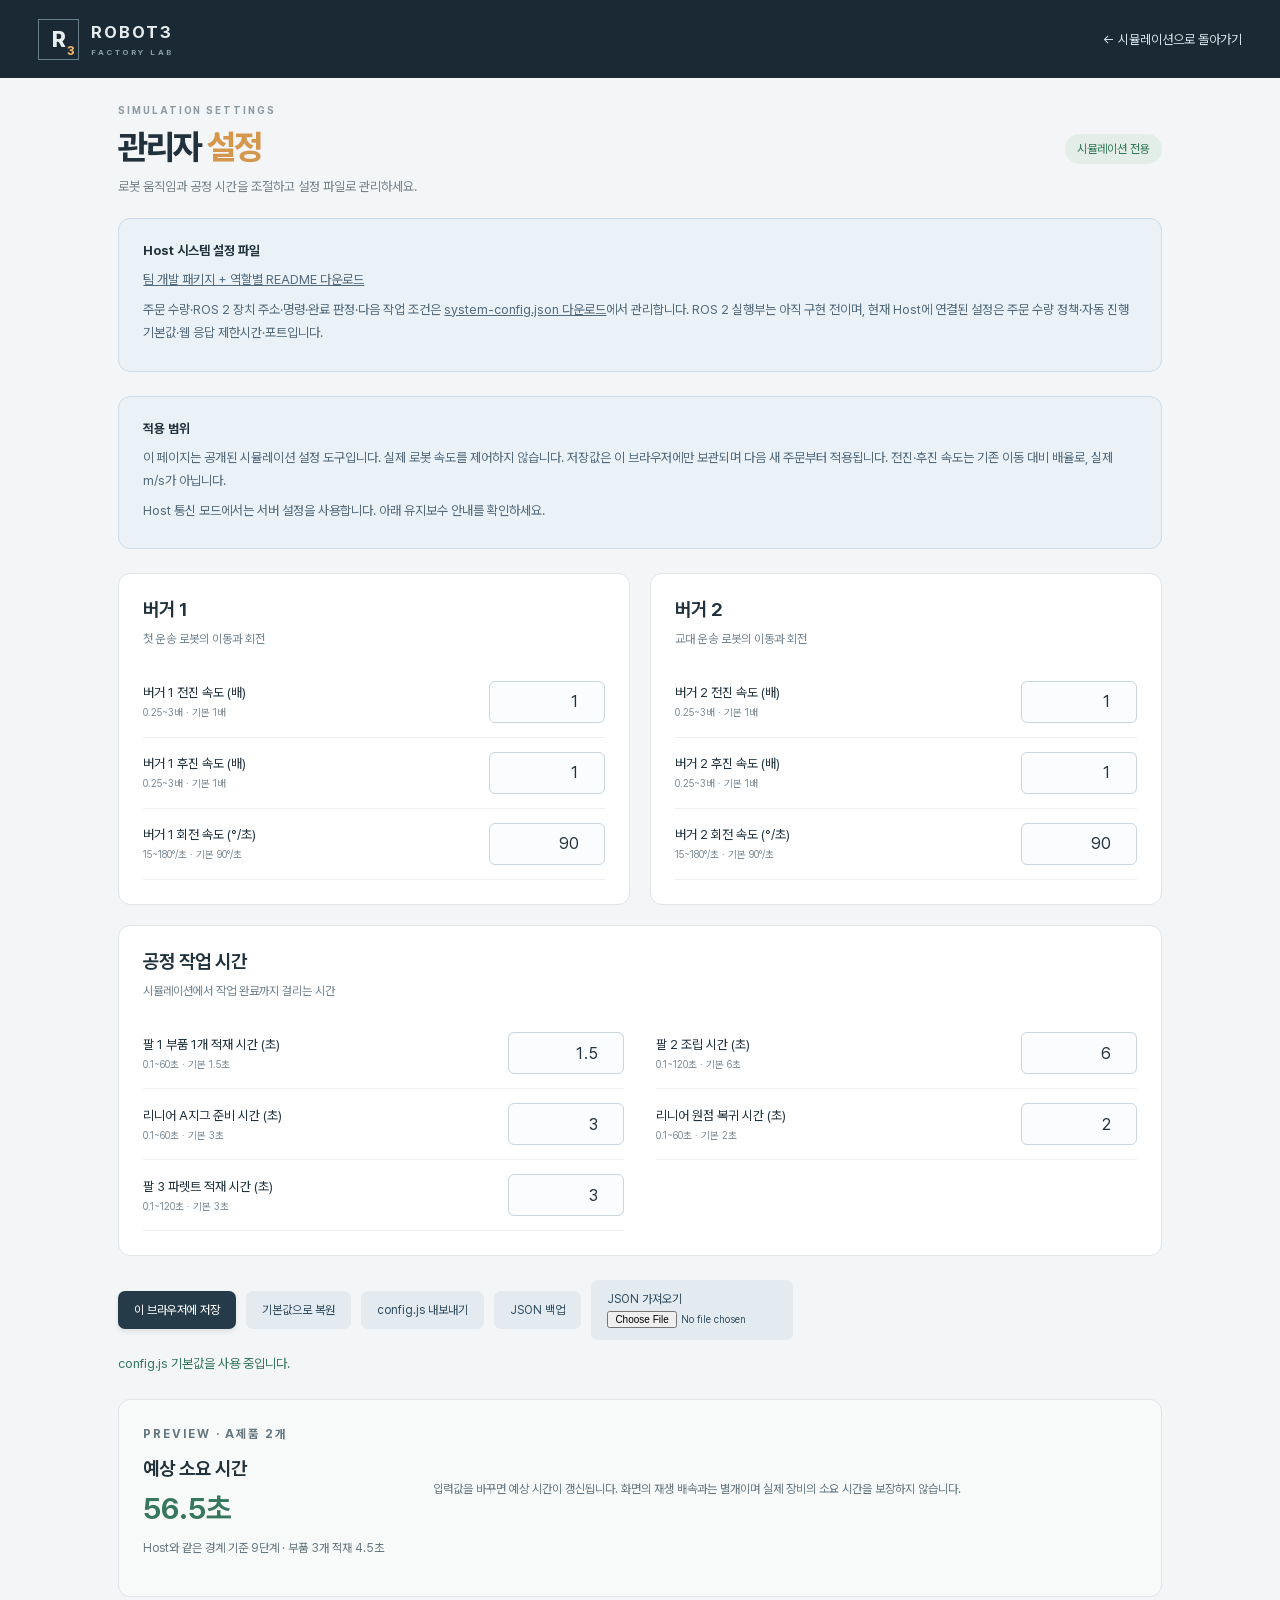
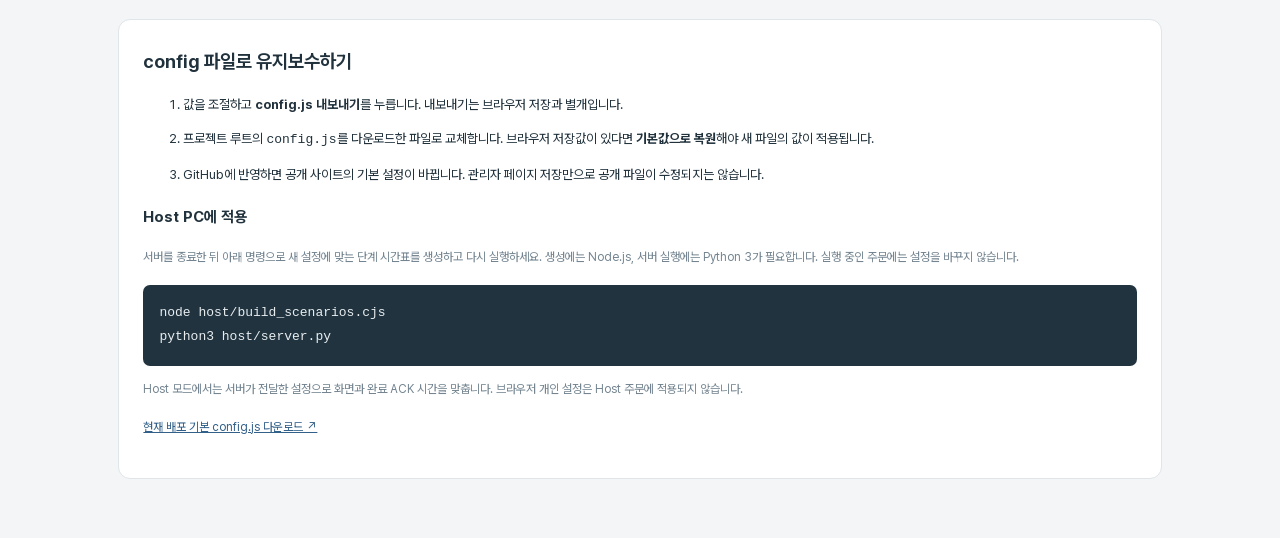
==== commit ba2729be: "Use short home undock and 180-degree turn before forward navigation" ====
--- a/admin.html
+++ b/admin.html
@@ -16,5 +16,5 @@
 <section class="admin-card maintenance"><h2>config 파일로 유지보수하기</h2><ol><li>값을 조절하고 <strong>config.js 내보내기</strong>를 누릅니다. 내보내기는 브라우저 저장과 별개입니다.</li><li>프로젝트 루트의 <code>config.js</code>를 다운로드한 파일로 교체합니다. 브라우저 저장값이 있다면 <strong>기본값으로 복원</strong>해야 새 파일의 값이 적용됩니다.</li><li>GitHub에 반영하면 공개 사이트의 기본 설정이 바뀝니다. 관리자 페이지 저장만으로 공개 파일이 수정되지는 않습니다.</li></ol><h3>Host PC에 적용</h3><p>서버를 종료한 뒤 아래 명령으로 새 설정에 맞는 단계 시간표를 생성하고 다시 실행하세요. 생성에는 Node.js, 서버 실행에는 Python 3가 필요합니다. 실행 중인 주문에는 설정을 바꾸지 않습니다.</p><pre><code>node host/build_scenarios.cjs
 python3 host/server.py</code></pre><p>Host 모드에서는 서버가 전달한 설정으로 화면과 완료 ACK 시간을 맞춥니다. 브라우저 개인 설정은 Host 주문에 적용되지 않습니다.</p><p><a href="config.js" download>현재 배포 기본 config.js 다운로드 ↗</a></p></section>
 </main>
-<script src="config.js?v=20260929-admin"></script><script src="settings.js?v=20260929-admin"></script><script src="engine.js?v=20260929-admin"></script><script src="admin.js?v=20260929-admin"></script>
+<script src="config.js?v=20260929-admin"></script><script src="settings.js?v=20260929-admin"></script><script src="engine.js?v=20260929-forward-nav"></script><script src="admin.js?v=20260929-admin"></script>
 </body></html>
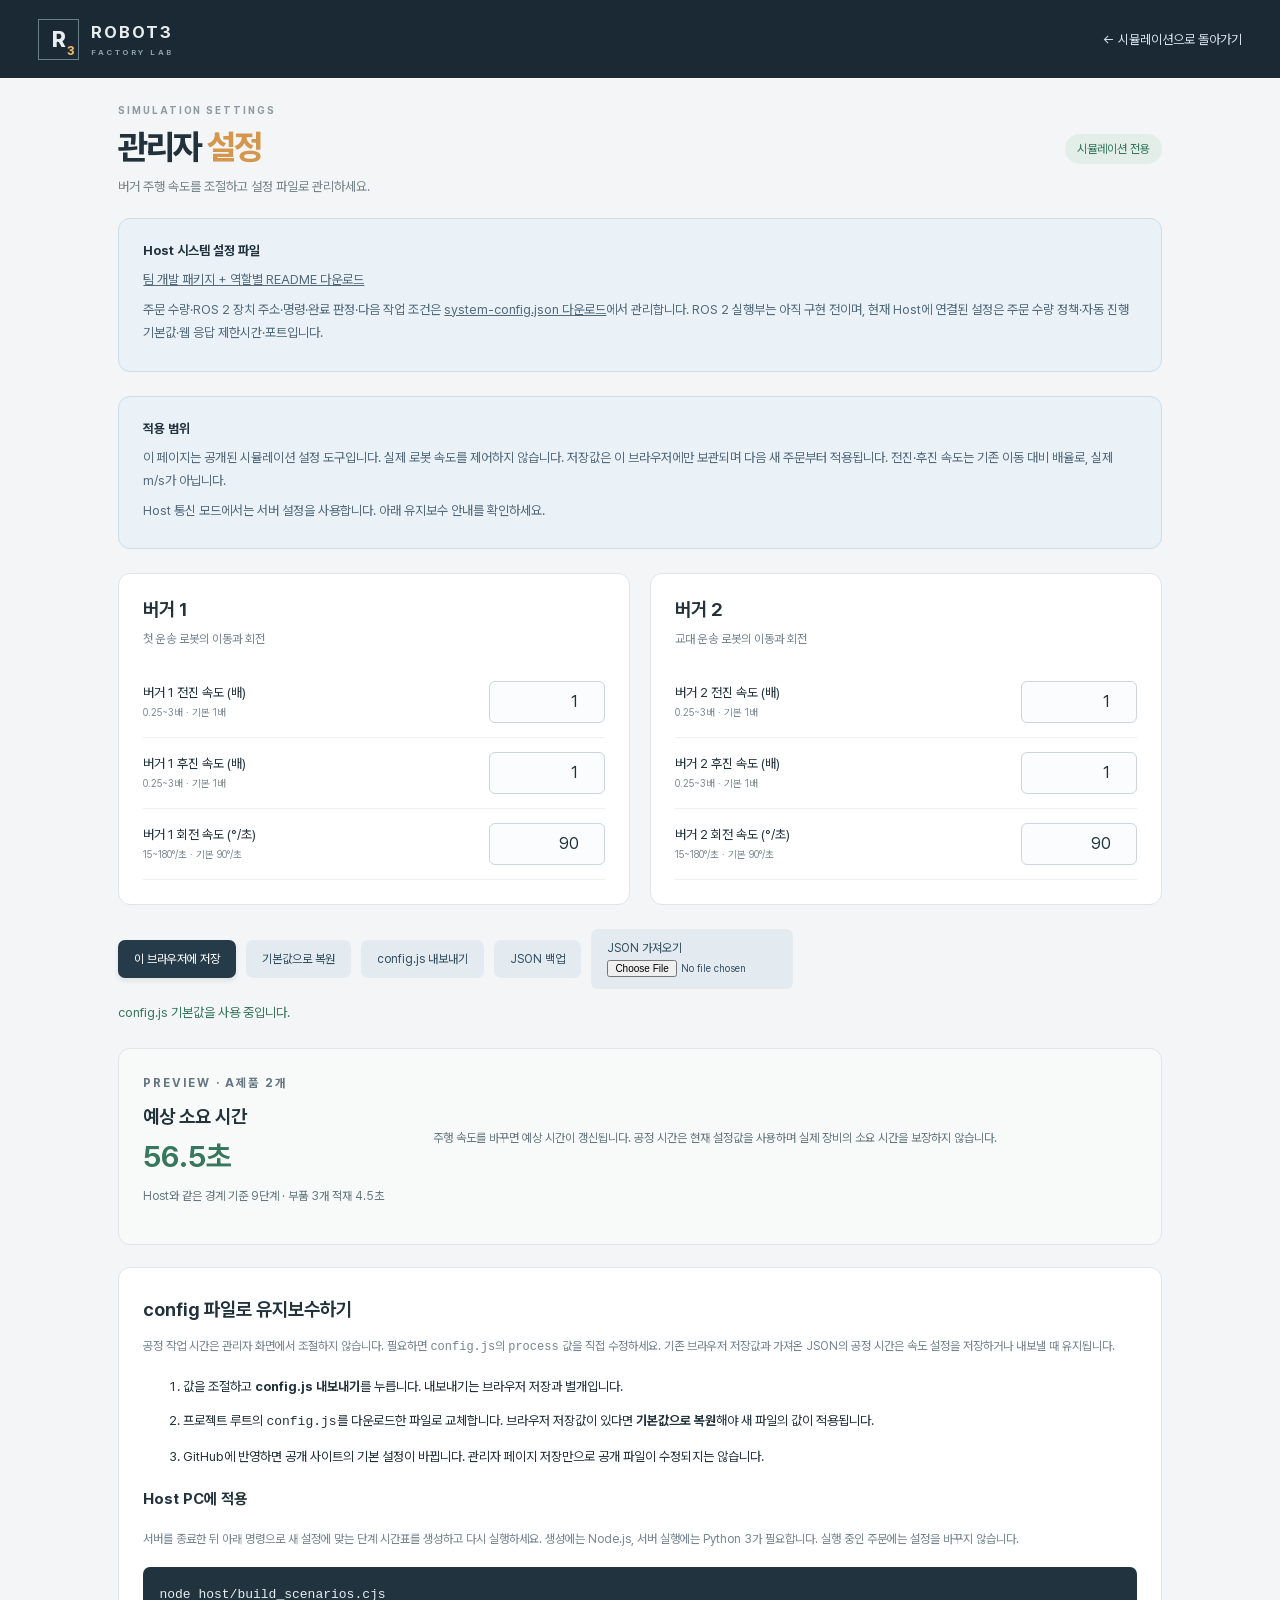
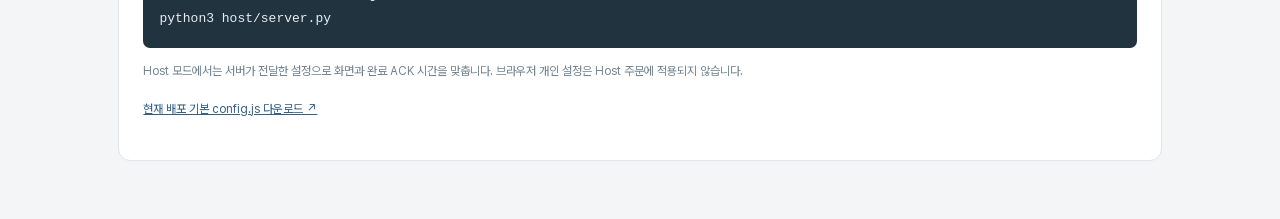
==== commit c78d980e: "Hide process timing controls from admin settings" ====
--- a/admin.html
+++ b/admin.html
@@ -1,20 +1,20 @@
 <!doctype html>
 <html lang="ko">
-<head><meta charset="utf-8"><meta name="viewport" content="width=device-width,initial-scale=1"><title>Robot3 · 관리자 설정</title><link rel="stylesheet" href="styles.css?v=20260929-admin"><link rel="stylesheet" href="admin.css?v=20260929-admin"></head>
+<head><meta charset="utf-8"><meta name="viewport" content="width=device-width,initial-scale=1"><title>Robot3 · 관리자 설정</title><link rel="stylesheet" href="styles.css?v=20260929-admin"><link rel="stylesheet" href="admin.css?v=20260930-speeds"></head>
 <body>
 <header class="topbar"><a class="brand" href="./"><span class="brand-icon">R<span>3</span></span><strong>ROBOT3<span>FACTORY LAB</span></strong></a><a class="back-link" href="./">← 시뮬레이션으로 돌아가기</a></header>
 <main class="admin-main">
-<div class="heading"><div><p class="eyebrow">SIMULATION SETTINGS</p><h1>관리자 <span>설정</span></h1><p class="subtitle">로봇 움직임과 공정 시간을 조절하고 설정 파일로 관리하세요.</p></div><span class="admin-badge">시뮬레이션 전용</span></div>
+<div class="heading"><div><p class="eyebrow">SIMULATION SETTINGS</p><h1>관리자 <span>설정</span></h1><p class="subtitle">버거 주행 속도를 조절하고 설정 파일로 관리하세요.</p></div><span class="admin-badge">시뮬레이션 전용</span></div>
 <div class="admin-notice"><strong>Host 시스템 설정 파일</strong><p><a href="https://pjongb.github.io/7s_FA-SIMULATION/host-test.zip" download style="text-decoration:underline">팀 개발 패키지 + 역할별 README 다운로드</a></p><p>주문 수량·ROS 2 장치 주소·명령·완료 판정·다음 작업 조건은 <a href="system-config.json" download style="text-decoration:underline">system-config.json 다운로드</a>에서 관리합니다. ROS 2 실행부는 아직 구현 전이며, 현재 Host에 연결된 설정은 주문 수량 정책·자동 진행 기본값·웹 응답 제한시간·포트입니다.</p></div>
 <div class="admin-notice"><strong>적용 범위</strong><p>이 페이지는 공개된 시뮬레이션 설정 도구입니다. 실제 로봇 속도를 제어하지 않습니다. 저장값은 이 브라우저에만 보관되며 다음 새 주문부터 적용됩니다. 전진·후진 속도는 기존 이동 대비 배율로, 실제 m/s가 아닙니다.</p><p id="host-config-note">Host 통신 모드에서는 서버 설정을 사용합니다. 아래 유지보수 안내를 확인하세요.</p></div>
 <form id="settings-form">
-<div class="admin-grid"><section class="admin-card"><h2>버거 1</h2><p>첫 운송 로봇의 이동과 회전</p><div id="burger1-fields"></div></section><section class="admin-card"><h2>버거 2</h2><p>교대 운송 로봇의 이동과 회전</p><div id="burger2-fields"></div></section><section class="admin-card process-settings"><h2>공정 작업 시간</h2><p>시뮬레이션에서 작업 완료까지 걸리는 시간</p><div id="process-fields"></div></section></div>
+<div class="admin-grid"><section class="admin-card"><h2>버거 1</h2><p>첫 운송 로봇의 이동과 회전</p><div id="burger1-fields"></div></section><section class="admin-card"><h2>버거 2</h2><p>교대 운송 로봇의 이동과 회전</p><div id="burger2-fields"></div></section></div>
 <div class="admin-toolbar"><button type="submit" class="primary">이 브라우저에 저장</button><button type="button" id="reset-settings">기본값으로 복원</button><button type="button" id="export-config">config.js 내보내기</button><button type="button" id="export-json">JSON 백업</button><label class="import-button">JSON 가져오기<input id="import-config" type="file" accept=".json,application/json"></label></div>
 <p id="settings-status" role="status" aria-live="polite"></p>
 </form>
-<section class="admin-card preview"><div><p class="eyebrow">PREVIEW · A제품 2개</p><h2>예상 소요 시간 <span id="preview-time">—</span></h2><p id="preview-stages"></p></div><p>입력값을 바꾸면 예상 시간이 갱신됩니다. 화면의 재생 배속과는 별개이며 실제 장비의 소요 시간을 보장하지 않습니다.</p></section>
-<section class="admin-card maintenance"><h2>config 파일로 유지보수하기</h2><ol><li>값을 조절하고 <strong>config.js 내보내기</strong>를 누릅니다. 내보내기는 브라우저 저장과 별개입니다.</li><li>프로젝트 루트의 <code>config.js</code>를 다운로드한 파일로 교체합니다. 브라우저 저장값이 있다면 <strong>기본값으로 복원</strong>해야 새 파일의 값이 적용됩니다.</li><li>GitHub에 반영하면 공개 사이트의 기본 설정이 바뀝니다. 관리자 페이지 저장만으로 공개 파일이 수정되지는 않습니다.</li></ol><h3>Host PC에 적용</h3><p>서버를 종료한 뒤 아래 명령으로 새 설정에 맞는 단계 시간표를 생성하고 다시 실행하세요. 생성에는 Node.js, 서버 실행에는 Python 3가 필요합니다. 실행 중인 주문에는 설정을 바꾸지 않습니다.</p><pre><code>node host/build_scenarios.cjs
+<section class="admin-card preview"><div><p class="eyebrow">PREVIEW · A제품 2개</p><h2>예상 소요 시간 <span id="preview-time">—</span></h2><p id="preview-stages"></p></div><p>주행 속도를 바꾸면 예상 시간이 갱신됩니다. 공정 시간은 현재 설정값을 사용하며 실제 장비의 소요 시간을 보장하지 않습니다.</p></section>
+<section class="admin-card maintenance"><h2>config 파일로 유지보수하기</h2><p>공정 작업 시간은 관리자 화면에서 조절하지 않습니다. 필요하면 <code>config.js</code>의 <code>process</code> 값을 직접 수정하세요. 기존 브라우저 저장값과 가져온 JSON의 공정 시간은 속도 설정을 저장하거나 내보낼 때 유지됩니다.</p><ol><li>값을 조절하고 <strong>config.js 내보내기</strong>를 누릅니다. 내보내기는 브라우저 저장과 별개입니다.</li><li>프로젝트 루트의 <code>config.js</code>를 다운로드한 파일로 교체합니다. 브라우저 저장값이 있다면 <strong>기본값으로 복원</strong>해야 새 파일의 값이 적용됩니다.</li><li>GitHub에 반영하면 공개 사이트의 기본 설정이 바뀝니다. 관리자 페이지 저장만으로 공개 파일이 수정되지는 않습니다.</li></ol><h3>Host PC에 적용</h3><p>서버를 종료한 뒤 아래 명령으로 새 설정에 맞는 단계 시간표를 생성하고 다시 실행하세요. 생성에는 Node.js, 서버 실행에는 Python 3가 필요합니다. 실행 중인 주문에는 설정을 바꾸지 않습니다.</p><pre><code>node host/build_scenarios.cjs
 python3 host/server.py</code></pre><p>Host 모드에서는 서버가 전달한 설정으로 화면과 완료 ACK 시간을 맞춥니다. 브라우저 개인 설정은 Host 주문에 적용되지 않습니다.</p><p><a href="config.js" download>현재 배포 기본 config.js 다운로드 ↗</a></p></section>
 </main>
-<script src="config.js?v=20260929-admin"></script><script src="settings.js?v=20260929-admin"></script><script src="engine.js?v=20260929-forward-nav"></script><script src="admin.js?v=20260929-admin"></script>
+<script src="config.js?v=20260929-admin"></script><script src="settings.js?v=20260929-admin"></script><script src="engine.js?v=20260929-dock-undock"></script><script src="admin.js?v=20260930-speeds"></script>
 </body></html>
--- a/admin.css
+++ b/admin.css
@@ -1 +1 @@
-.admin-main{max-width:1120px;padding-bottom:60px}.back-link{margin-left:auto;font-size:13px;color:#d5e2e9}.admin-badge{padding:8px 12px;border-radius:20px;background:#e2eee7;color:#36775e;font-size:12px;white-space:nowrap}.admin-notice{padding:20px 24px;background:#eaf1f7;border:1px solid #ceddea;border-radius:12px;margin-bottom:24px;font-size:13px;line-height:1.8}.admin-notice p{margin:6px 0;color:#526a7c}.admin-grid{display:grid;grid-template-columns:1fr 1fr;gap:20px}.admin-card{background:#fff;border:1px solid var(--line);border-radius:12px;padding:24px}.admin-card h2{font-size:19px;margin:0 0 8px}.admin-card>p{font-size:12px;color:#748591;line-height:1.8;margin:0 0 16px}.process-settings{grid-column:1/-1}#process-fields{display:grid;grid-template-columns:1fr 1fr;column-gap:32px}.setting-field{display:grid;grid-template-columns:minmax(0,1fr) 116px;gap:8px;align-items:center;padding:14px 0;border-bottom:1px solid #edf1f3}.setting-field label{font-size:13px;line-height:1.6}.setting-field small{display:block;font-size:10px;color:#7b8992}.setting-field input{width:100%;min-width:0;height:42px;border:1px solid #cbd5dc;border-radius:6px;padding:8px 10px;text-align:right;background:#fafcfd;color:#21323d;font-variant-numeric:tabular-nums}.setting-field input:invalid{border-color:#c64b4b}.admin-toolbar{display:flex;align-items:center;flex-wrap:wrap;gap:10px;margin-top:24px}.admin-toolbar button,.import-button{font-size:12px;padding:12px 16px;border-radius:7px;background:#e4ebf0;color:#314d60;cursor:pointer}.admin-toolbar .primary{background:#253b49;color:white;align-self:auto;height:auto}.import-button input{display:block;font-size:10px;max-width:200px;margin-top:5px}#settings-status{font-size:13px;line-height:1.7;min-height:24px;color:#36775e}#settings-status.error{color:#b63b3b}.preview{margin:22px 0;display:flex;align-items:center;gap:30px;background:#f7faf8}.preview>div{min-width:260px}.preview h2 span{color:#36775e;display:block;font-size:30px;margin-top:10px}.preview p{font-size:12px;line-height:1.8;color:#657781}.maintenance{font-size:13px;line-height:1.9}.maintenance li{margin:10px 0}.maintenance pre{padding:16px;background:#20333f;color:#e8edf0;overflow:auto;border-radius:7px}.maintenance a{color:#326089;text-decoration:underline}@media(max-width:620px){.admin-grid,#process-fields{grid-template-columns:1fr}.process-settings{grid-column:auto}.admin-card{padding:18px}.preview{display:block}.preview>div{min-width:0}.admin-badge{display:none}.back-link{font-size:10px}.admin-notice{padding:16px}.setting-field{grid-template-columns:minmax(0,1fr) 95px}.admin-toolbar{align-items:stretch}.admin-toolbar button{flex:1 1 40%}.admin-main .subtitle{max-width:none}}
+.admin-main{max-width:1120px;padding-bottom:60px}.back-link{margin-left:auto;font-size:13px;color:#d5e2e9}.admin-badge{padding:8px 12px;border-radius:20px;background:#e2eee7;color:#36775e;font-size:12px;white-space:nowrap}.admin-notice{padding:20px 24px;background:#eaf1f7;border:1px solid #ceddea;border-radius:12px;margin-bottom:24px;font-size:13px;line-height:1.8}.admin-notice p{margin:6px 0;color:#526a7c}.admin-grid{display:grid;grid-template-columns:1fr 1fr;gap:20px}.admin-card{background:#fff;border:1px solid var(--line);border-radius:12px;padding:24px}.admin-card h2{font-size:19px;margin:0 0 8px}.admin-card>p{font-size:12px;color:#748591;line-height:1.8;margin:0 0 16px}.setting-field{display:grid;grid-template-columns:minmax(0,1fr) 116px;gap:8px;align-items:center;padding:14px 0;border-bottom:1px solid #edf1f3}.setting-field label{font-size:13px;line-height:1.6}.setting-field small{display:block;font-size:10px;color:#7b8992}.setting-field input{width:100%;min-width:0;height:42px;border:1px solid #cbd5dc;border-radius:6px;padding:8px 10px;text-align:right;background:#fafcfd;color:#21323d;font-variant-numeric:tabular-nums}.setting-field input:invalid{border-color:#c64b4b}.admin-toolbar{display:flex;align-items:center;flex-wrap:wrap;gap:10px;margin-top:24px}.admin-toolbar button,.import-button{font-size:12px;padding:12px 16px;border-radius:7px;background:#e4ebf0;color:#314d60;cursor:pointer}.admin-toolbar .primary{background:#253b49;color:white;align-self:auto;height:auto}.import-button input{display:block;font-size:10px;max-width:200px;margin-top:5px}#settings-status{font-size:13px;line-height:1.7;min-height:24px;color:#36775e}#settings-status.error{color:#b63b3b}.preview{margin:22px 0;display:flex;align-items:center;gap:30px;background:#f7faf8}.preview>div{min-width:260px}.preview h2 span{color:#36775e;display:block;font-size:30px;margin-top:10px}.preview p{font-size:12px;line-height:1.8;color:#657781}.maintenance{font-size:13px;line-height:1.9}.maintenance li{margin:10px 0}.maintenance pre{padding:16px;background:#20333f;color:#e8edf0;overflow:auto;border-radius:7px}.maintenance a{color:#326089;text-decoration:underline}@media(max-width:620px){.admin-grid{grid-template-columns:1fr}.admin-card{padding:18px}.preview{display:block}.preview>div{min-width:0}.admin-badge{display:none}.back-link{font-size:10px}.admin-notice{padding:16px}.setting-field{grid-template-columns:minmax(0,1fr) 95px}.admin-toolbar{align-items:stretch}.admin-toolbar button{flex:1 1 40%}.admin-main .subtitle{max-width:none}}
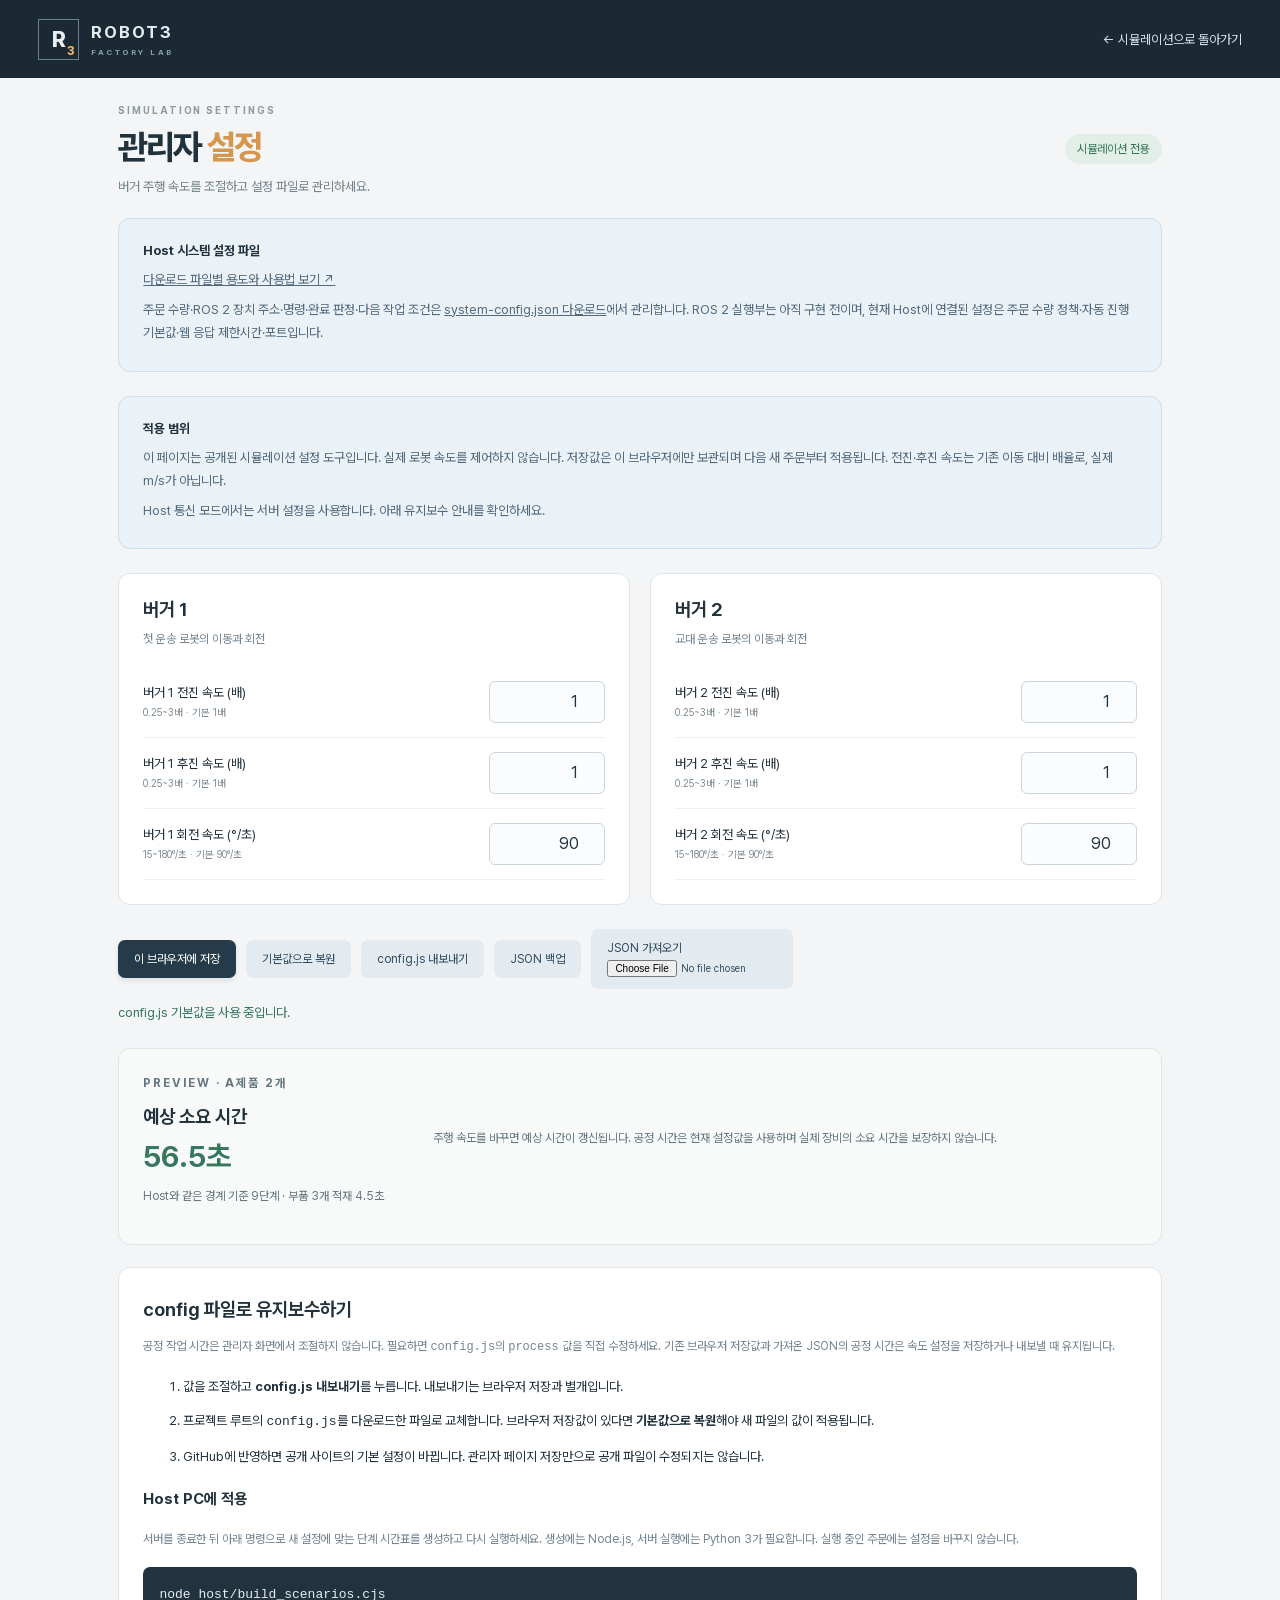
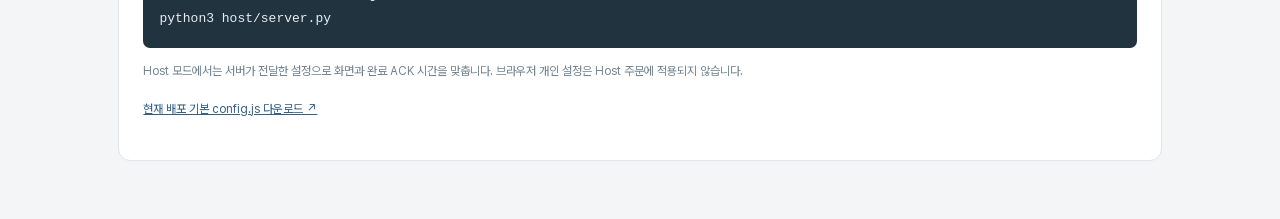
==== commit 175f765d: "Add beginner download guide page" ====
--- a/admin.html
+++ b/admin.html
@@ -5,7 +5,7 @@
 <header class="topbar"><a class="brand" href="./"><span class="brand-icon">R<span>3</span></span><strong>ROBOT3<span>FACTORY LAB</span></strong></a><a class="back-link" href="./">← 시뮬레이션으로 돌아가기</a></header>
 <main class="admin-main">
 <div class="heading"><div><p class="eyebrow">SIMULATION SETTINGS</p><h1>관리자 <span>설정</span></h1><p class="subtitle">버거 주행 속도를 조절하고 설정 파일로 관리하세요.</p></div><span class="admin-badge">시뮬레이션 전용</span></div>
-<div class="admin-notice"><strong>Host 시스템 설정 파일</strong><p><a href="https://pjongb.github.io/7s_FA-SIMULATION/host-test.zip" download style="text-decoration:underline">팀 개발 패키지 + 역할별 README 다운로드</a></p><p>주문 수량·ROS 2 장치 주소·명령·완료 판정·다음 작업 조건은 <a href="system-config.json" download style="text-decoration:underline">system-config.json 다운로드</a>에서 관리합니다. ROS 2 실행부는 아직 구현 전이며, 현재 Host에 연결된 설정은 주문 수량 정책·자동 진행 기본값·웹 응답 제한시간·포트입니다.</p></div>
+<div class="admin-notice"><strong>Host 시스템 설정 파일</strong><p><a href="downloads.html" style="text-decoration:underline">다운로드 파일별 용도와 사용법 보기 ↗</a></p><p>주문 수량·ROS 2 장치 주소·명령·완료 판정·다음 작업 조건은 <a href="system-config.json" download style="text-decoration:underline">system-config.json 다운로드</a>에서 관리합니다. ROS 2 실행부는 아직 구현 전이며, 현재 Host에 연결된 설정은 주문 수량 정책·자동 진행 기본값·웹 응답 제한시간·포트입니다.</p></div>
 <div class="admin-notice"><strong>적용 범위</strong><p>이 페이지는 공개된 시뮬레이션 설정 도구입니다. 실제 로봇 속도를 제어하지 않습니다. 저장값은 이 브라우저에만 보관되며 다음 새 주문부터 적용됩니다. 전진·후진 속도는 기존 이동 대비 배율로, 실제 m/s가 아닙니다.</p><p id="host-config-note">Host 통신 모드에서는 서버 설정을 사용합니다. 아래 유지보수 안내를 확인하세요.</p></div>
 <form id="settings-form">
 <div class="admin-grid"><section class="admin-card"><h2>버거 1</h2><p>첫 운송 로봇의 이동과 회전</p><div id="burger1-fields"></div></section><section class="admin-card"><h2>버거 2</h2><p>교대 운송 로봇의 이동과 회전</p><div id="burger2-fields"></div></section></div>
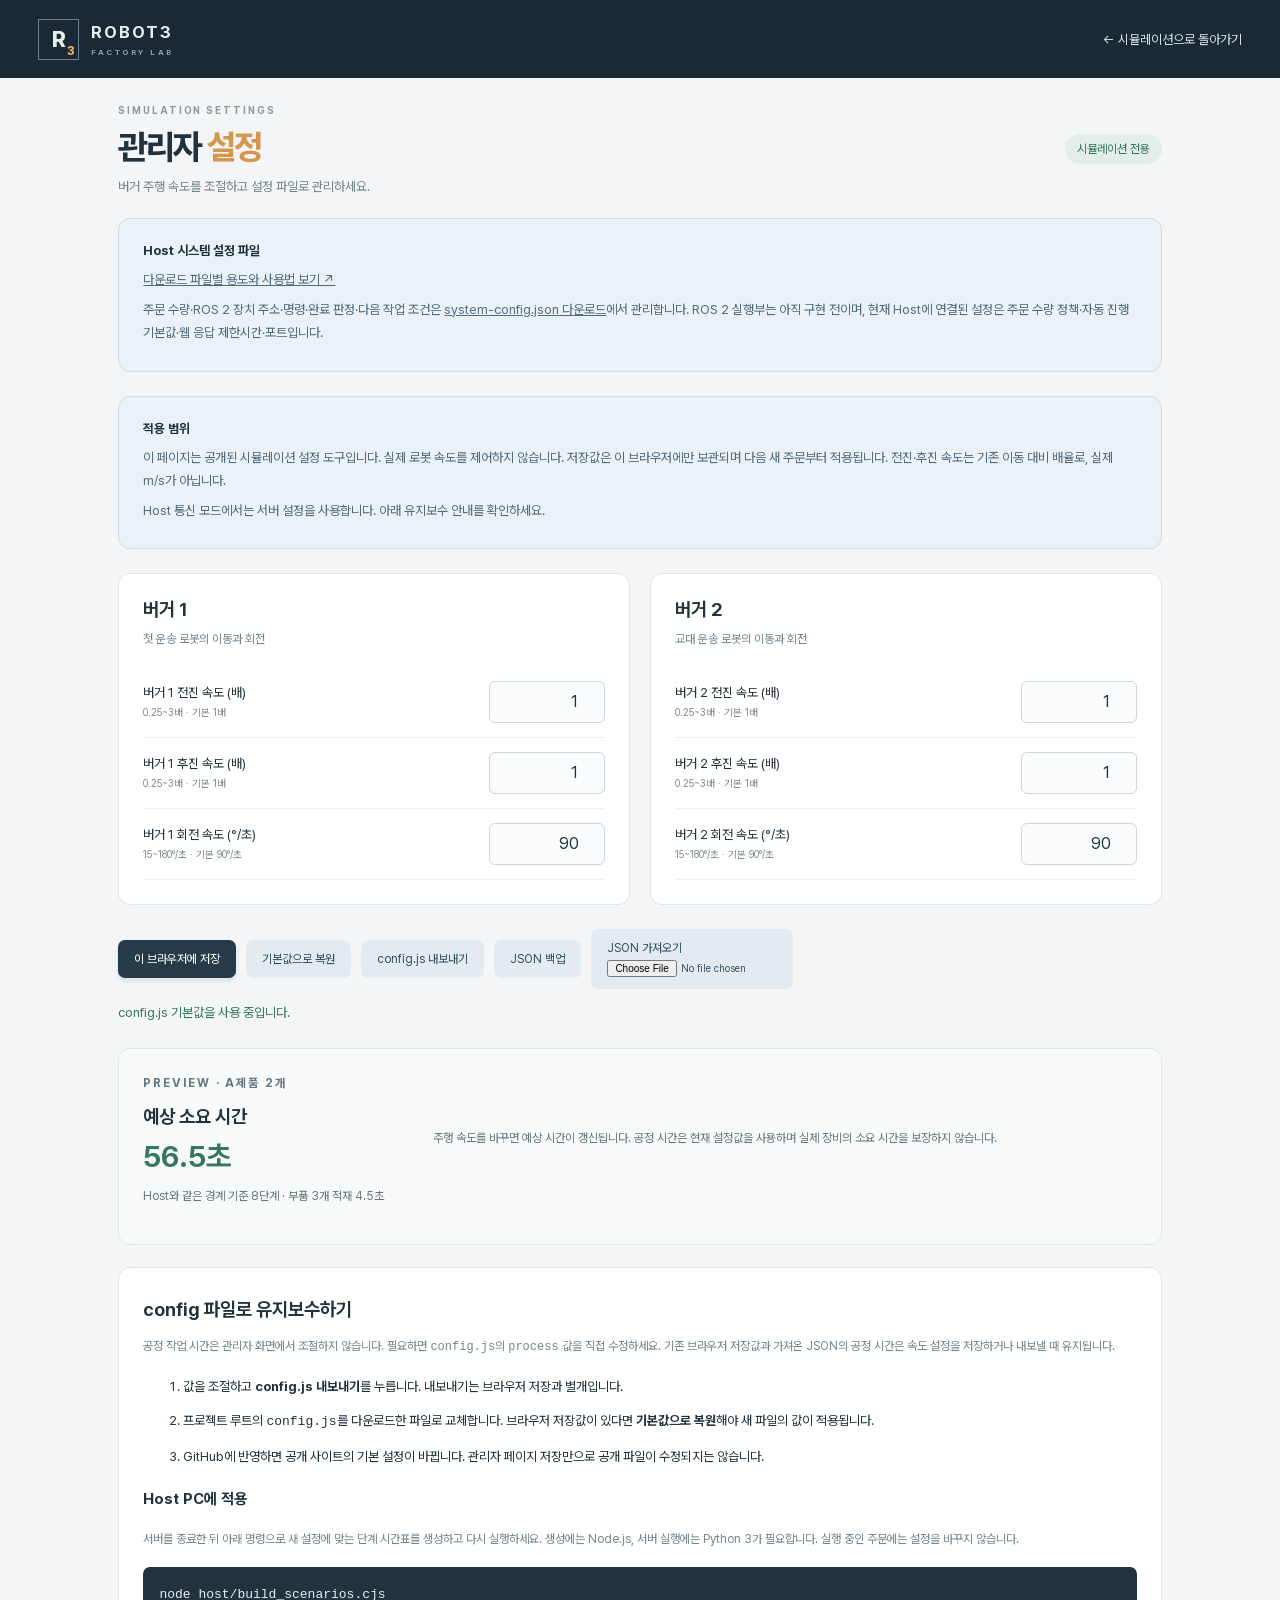
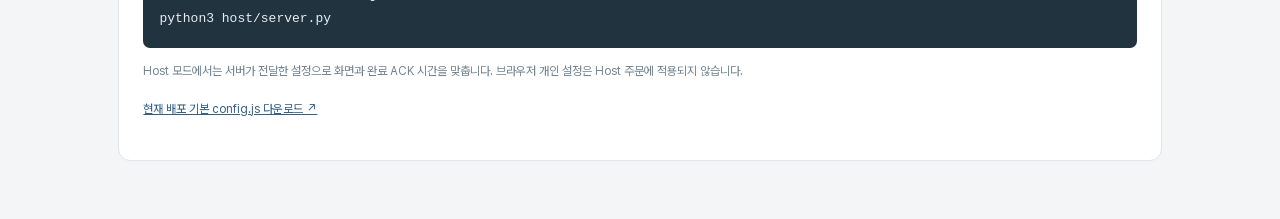
==== commit 5fea67b7: "Use forward parking and reverse clearance at waiting bay" ====
--- a/admin.html
+++ b/admin.html
@@ -16,5 +16,5 @@
 <section class="admin-card maintenance"><h2>config 파일로 유지보수하기</h2><p>공정 작업 시간은 관리자 화면에서 조절하지 않습니다. 필요하면 <code>config.js</code>의 <code>process</code> 값을 직접 수정하세요. 기존 브라우저 저장값과 가져온 JSON의 공정 시간은 속도 설정을 저장하거나 내보낼 때 유지됩니다.</p><ol><li>값을 조절하고 <strong>config.js 내보내기</strong>를 누릅니다. 내보내기는 브라우저 저장과 별개입니다.</li><li>프로젝트 루트의 <code>config.js</code>를 다운로드한 파일로 교체합니다. 브라우저 저장값이 있다면 <strong>기본값으로 복원</strong>해야 새 파일의 값이 적용됩니다.</li><li>GitHub에 반영하면 공개 사이트의 기본 설정이 바뀝니다. 관리자 페이지 저장만으로 공개 파일이 수정되지는 않습니다.</li></ol><h3>Host PC에 적용</h3><p>서버를 종료한 뒤 아래 명령으로 새 설정에 맞는 단계 시간표를 생성하고 다시 실행하세요. 생성에는 Node.js, 서버 실행에는 Python 3가 필요합니다. 실행 중인 주문에는 설정을 바꾸지 않습니다.</p><pre><code>node host/build_scenarios.cjs
 python3 host/server.py</code></pre><p>Host 모드에서는 서버가 전달한 설정으로 화면과 완료 ACK 시간을 맞춥니다. 브라우저 개인 설정은 Host 주문에 적용되지 않습니다.</p><p><a href="config.js" download>현재 배포 기본 config.js 다운로드 ↗</a></p></section>
 </main>
-<script src="config.js?v=20260929-admin"></script><script src="settings.js?v=20260929-admin"></script><script src="engine.js?v=20260929-dock-undock"></script><script src="admin.js?v=20260930-speeds"></script>
+<script src="config.js?v=20260929-admin"></script><script src="settings.js?v=20260929-admin"></script><script src="engine.js?v=20260930-waiting-forward"></script><script src="admin.js?v=20260930-speeds"></script>
 </body></html>
